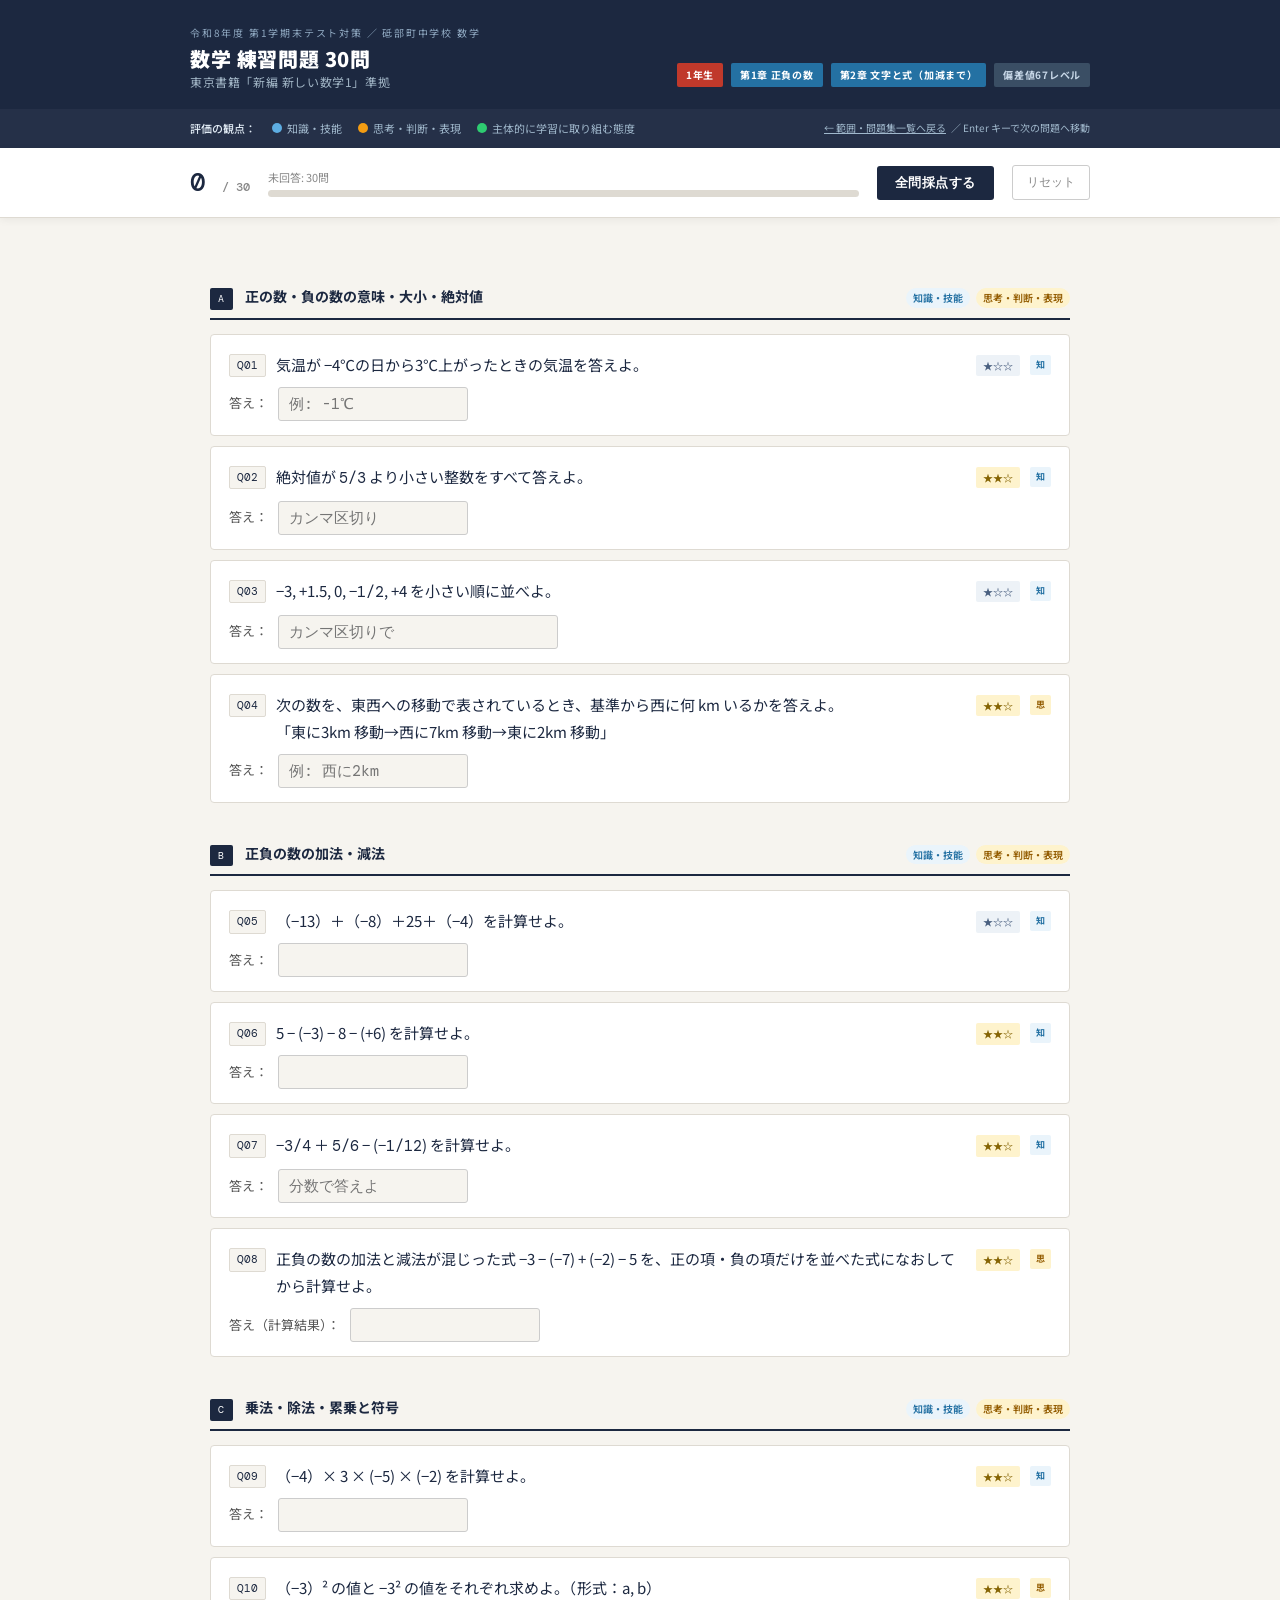
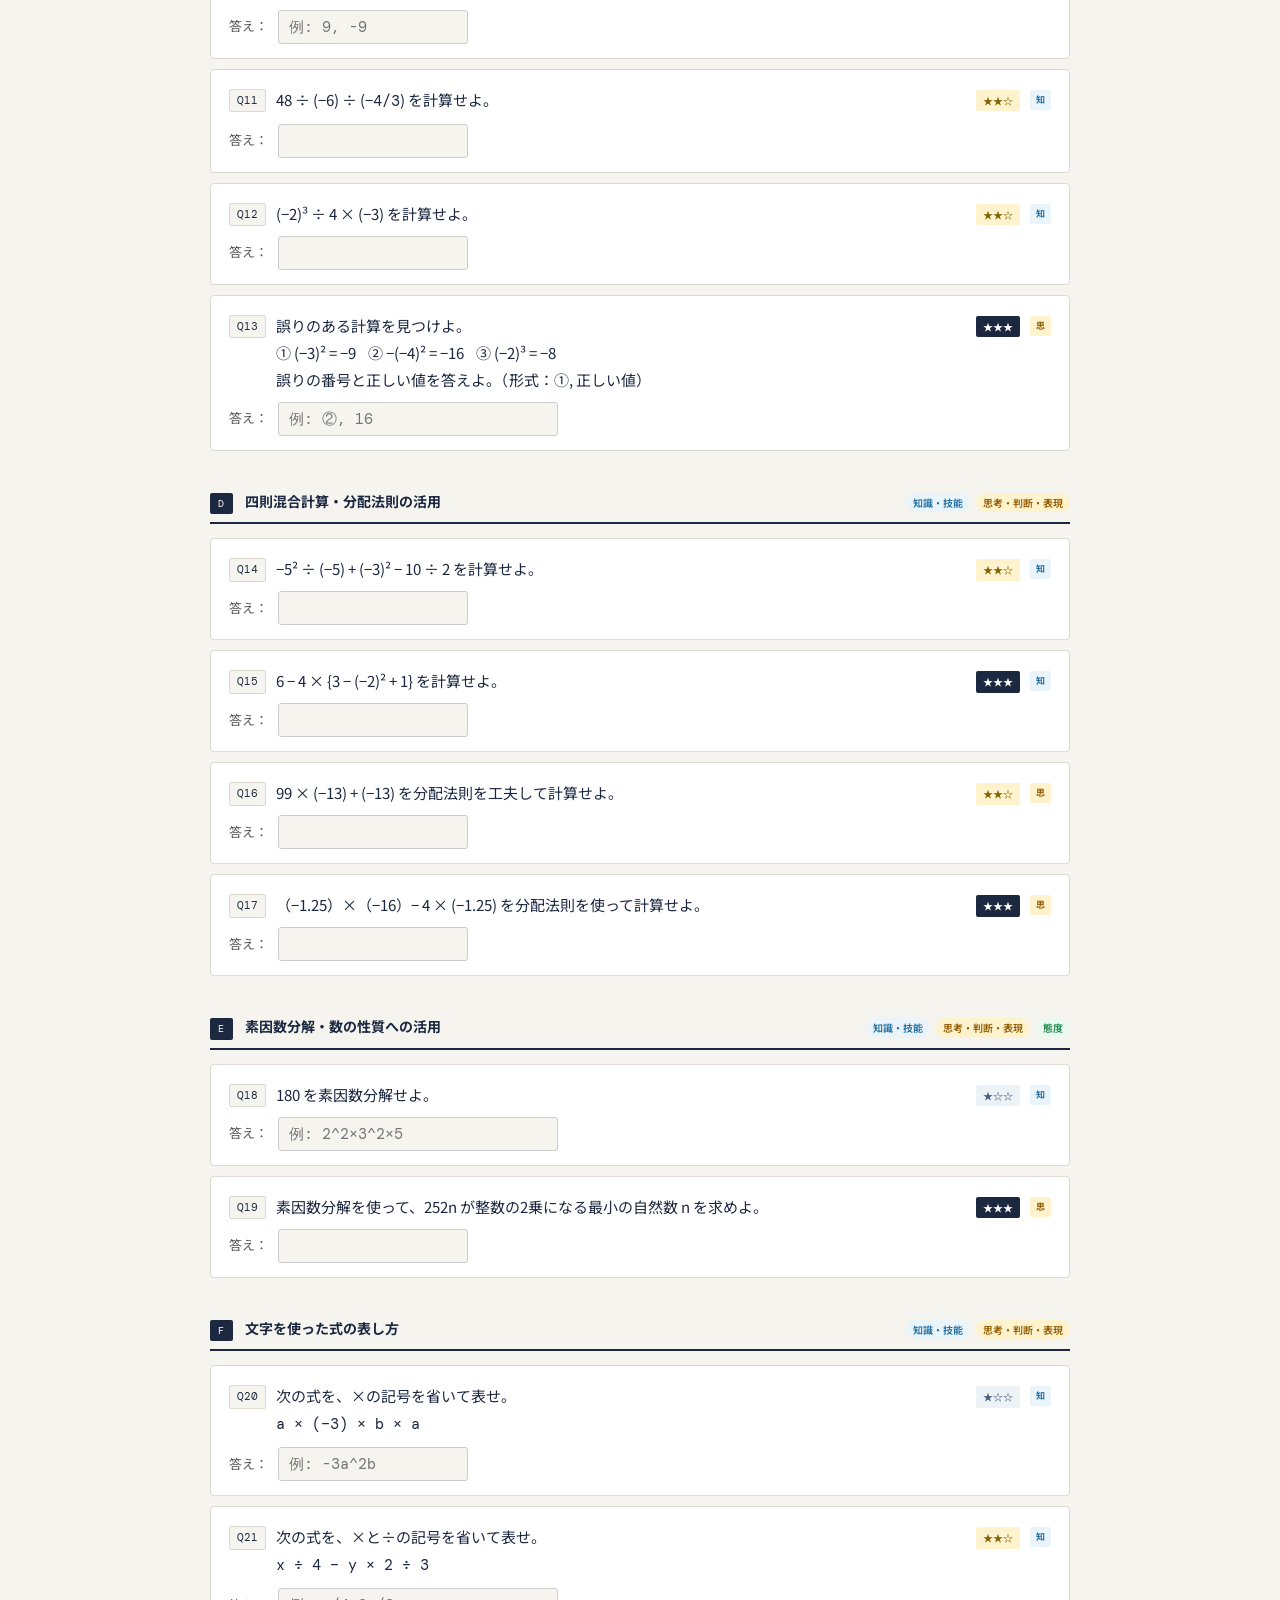
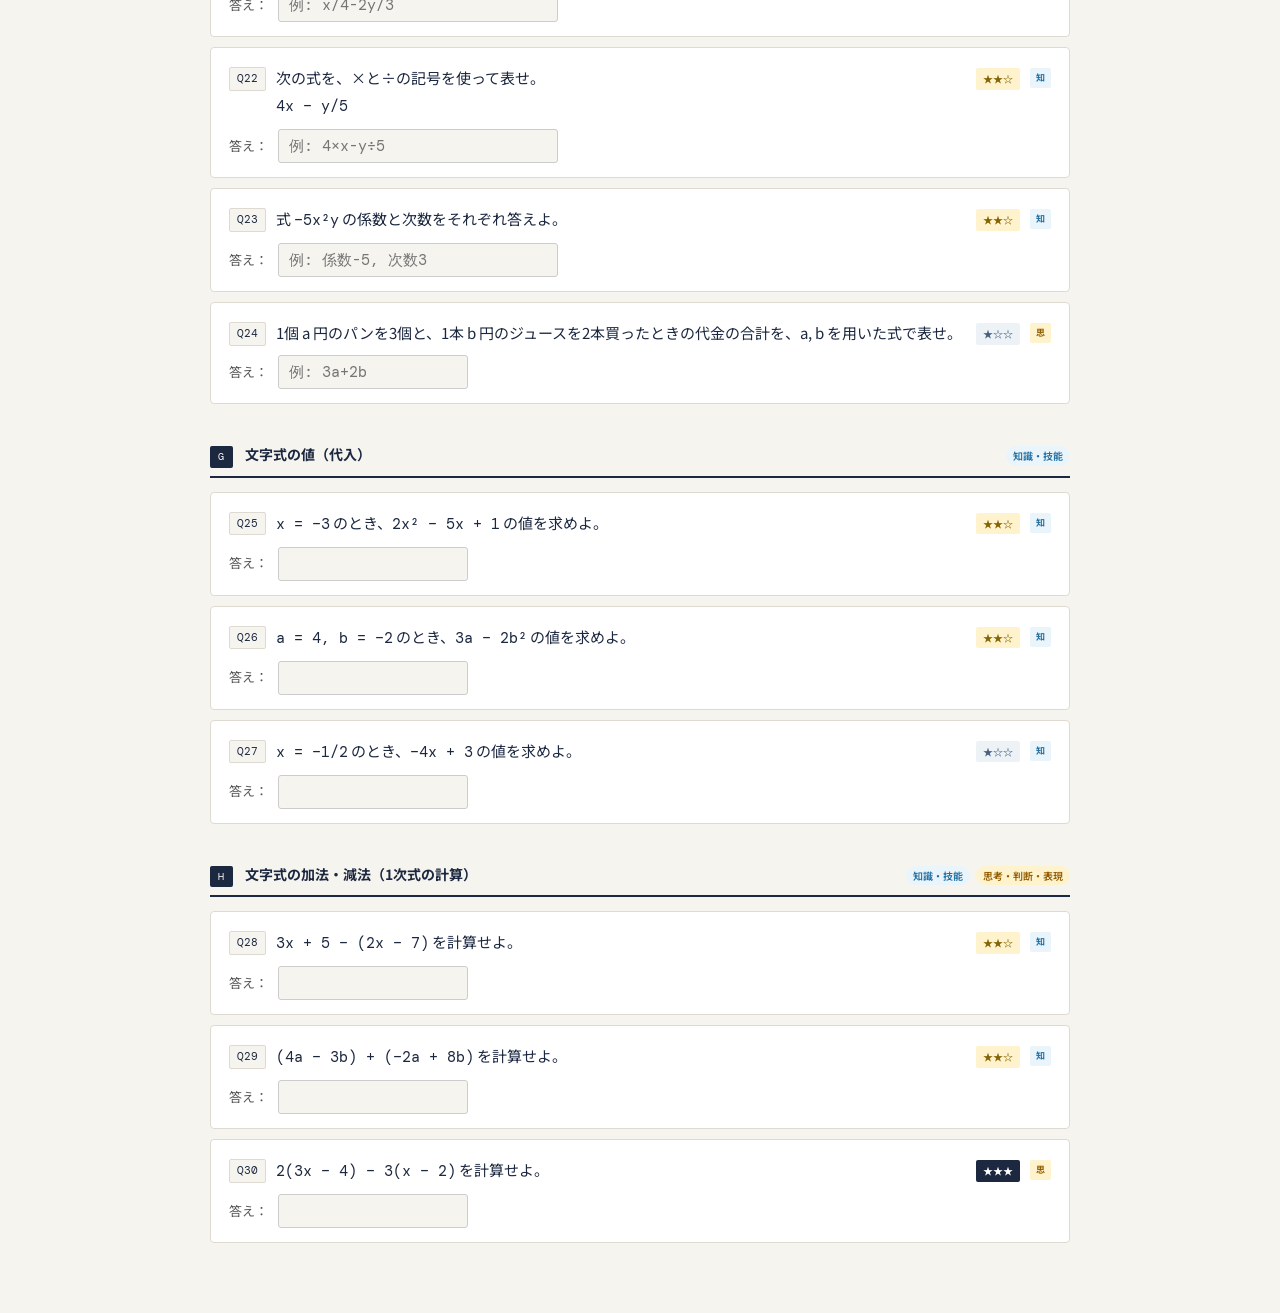
==== quizzes/g1-1st-term-math.html @ fa98c20d "範囲・問題集をリストで選ぶ形式に再構成し、中1夏休み確認問題を追加 - 既存のトップページ(index.html)は途中で切れた未完成ファイルだったため、   範囲・問題集をリストから選ぶハブページと" ====
<!DOCTYPE html>
<html lang="ja">
<head>
<meta charset="UTF-8">
<meta name="viewport" content="width=device-width, initial-scale=1.0">
<title>令和8年度 第1学期末テスト 数学練習問題</title>
<link rel="stylesheet" href="../style.css">
</head>
<body>

<header>
  <div class="header-inner">
    <div class="header-title-block">
      <div class="header-eyebrow">令和8年度 第1学期末テスト対策 ／ 砥部町中学校 数学</div>
      <h1>数学 練習問題 30問
        <small>東京書籍「新編 新しい数学1」準拠</small>
      </h1>
    </div>
    <div class="header-tags">
      <span class="tag tag-red">1年生</span>
      <span class="tag tag-blue">第1章 正負の数</span>
      <span class="tag tag-blue">第2章 文字と式（加減まで）</span>
      <span class="tag tag-gray">偏差値67レベル</span>
    </div>
  </div>
</header>

<div class="hyoka-bar">
  <div class="hyoka-bar-inner">
    <strong>評価の観点：</strong>
    <span><span class="hyoka-dot chi"></span> 知識・技能</span>
    <span><span class="hyoka-dot shi"></span> 思考・判断・表現</span>
    <span><span class="hyoka-dot tai"></span> 主体的に学習に取り組む態度</span>
    <span style="margin-left:auto;font-size:10px;"><a href="../index.html" style="color:#a0b8cc;">← 範囲・問題集一覧へ戻る</a> ／ Enter キーで次の問題へ移動</span>
  </div>
</div>

<div id="score-bar">
  <div class="score-bar-inner">
    <div class="score-num" id="score-disp">0 <small>/ 30</small></div>
    <div class="progress-wrap">
      <div class="progress-label" id="prog-label">未回答: 30問</div>
      <div class="progress-outer"><div class="progress-inner" id="prog-inner"></div></div>
    </div>
    <button class="btn-primary" onclick="checkAll()">全問採点する</button>
    <button class="btn-secondary" onclick="resetAll()">リセット</button>
  </div>
</div>

<main>

<!-- ===================== SECTION A ===================== -->
<div class="sec-head">
  <span class="sec-label">A</span>
  <span class="sec-title">正の数・負の数の意味・大小・絶対値</span>
  <span class="sec-hyoka">
    <span class="chi-tag">知識・技能</span>
    <span class="shi-tag">思考・判断・表現</span>
  </span>
</div>

<!-- Q1 -->
<div class="q-card" id="qc1">
  <div class="q-header">
    <span class="q-num">Q01</span>
    <div class="q-text">気温が −4℃の日から3℃上がったときの気温を答えよ。</div>
    <span class="diff-tag diff-B">★☆☆</span>
    <span class="q-hyoka-badge chi-tag">知</span>
  </div>
  <div class="q-input-row"><label>答え：</label><input class="ans-input" id="q1" type="text" placeholder="例: -1℃"></div>
  <div class="q-feedback" id="fb1"></div>
</div>

<!-- Q2 -->
<div class="q-card" id="qc2">
  <div class="q-header">
    <span class="q-num">Q02</span>
    <div class="q-text">絶対値が <span class="math">5/3</span> より小さい整数をすべて答えよ。</div>
    <span class="diff-tag diff-A">★★☆</span>
    <span class="q-hyoka-badge chi-tag">知</span>
  </div>
  <div class="q-input-row"><label>答え：</label><input class="ans-input" id="q2" type="text" placeholder="カンマ区切り"></div>
  <div class="q-feedback" id="fb2"></div>
</div>

<!-- Q3 -->
<div class="q-card" id="qc3">
  <div class="q-header">
    <span class="q-num">Q03</span>
    <div class="q-text">−3, +1.5, 0, −<span class="math">1/2</span>, +4 を小さい順に並べよ。</div>
    <span class="diff-tag diff-B">★☆☆</span>
    <span class="q-hyoka-badge chi-tag">知</span>
  </div>
  <div class="q-input-row"><label>答え：</label><input class="ans-input wide" id="q3" type="text" placeholder="カンマ区切りで"></div>
  <div class="q-feedback" id="fb3"></div>
</div>

<!-- Q4 -->
<div class="q-card" id="qc4">
  <div class="q-header">
    <span class="q-num">Q04</span>
    <div class="q-text">次の数を、東西への移動で表されているとき、基準から西に何 km いるかを答えよ。<br>「東に3km 移動→西に7km 移動→東に2km 移動」</div>
    <span class="diff-tag diff-A">★★☆</span>
    <span class="q-hyoka-badge shi-tag">思</span>
  </div>
  <div class="q-input-row"><label>答え：</label><input class="ans-input" id="q4" type="text" placeholder="例: 西に2km"></div>
  <div class="q-feedback" id="fb4"></div>
</div>

<!-- ===================== SECTION B ===================== -->
<div class="sec-head">
  <span class="sec-label">B</span>
  <span class="sec-title">正負の数の加法・減法</span>
  <span class="sec-hyoka">
    <span class="chi-tag">知識・技能</span>
    <span class="shi-tag">思考・判断・表現</span>
  </span>
</div>

<!-- Q5 -->
<div class="q-card" id="qc5">
  <div class="q-header">
    <span class="q-num">Q05</span>
    <div class="q-text">（−13）＋（−8）＋25＋（−4）を計算せよ。</div>
    <span class="diff-tag diff-B">★☆☆</span>
    <span class="q-hyoka-badge chi-tag">知</span>
  </div>
  <div class="q-input-row"><label>答え：</label><input class="ans-input" id="q5" type="text"></div>
  <div class="q-feedback" id="fb5"></div>
</div>

<!-- Q6 -->
<div class="q-card" id="qc6">
  <div class="q-header">
    <span class="q-num">Q06</span>
    <div class="q-text">5 − (−3) − 8 − (+6) を計算せよ。</div>
    <span class="diff-tag diff-A">★★☆</span>
    <span class="q-hyoka-badge chi-tag">知</span>
  </div>
  <div class="q-input-row"><label>答え：</label><input class="ans-input" id="q6" type="text"></div>
  <div class="q-feedback" id="fb6"></div>
</div>

<!-- Q7 -->
<div class="q-card" id="qc7">
  <div class="q-header">
    <span class="q-num">Q07</span>
    <div class="q-text">−<span class="math">3/4</span> ＋ <span class="math">5/6</span> − (−<span class="math">1/12</span>) を計算せよ。</div>
    <span class="diff-tag diff-A">★★☆</span>
    <span class="q-hyoka-badge chi-tag">知</span>
  </div>
  <div class="q-input-row"><label>答え：</label><input class="ans-input" id="q7" type="text" placeholder="分数で答えよ"></div>
  <div class="q-feedback" id="fb7"></div>
</div>

<!-- Q8 -->
<div class="q-card" id="qc8">
  <div class="q-header">
    <span class="q-num">Q08</span>
    <div class="q-text">正負の数の加法と減法が混じった式 −3 − (−7) + (−2) − 5 を、正の項・負の項だけを並べた式になおしてから計算せよ。</div>
    <span class="diff-tag diff-A">★★☆</span>
    <span class="q-hyoka-badge shi-tag">思</span>
  </div>
  <div class="q-input-row"><label>答え（計算結果）：</label><input class="ans-input" id="q8" type="text"></div>
  <div class="q-feedback" id="fb8"></div>
</div>

<!-- ===================== SECTION C ===================== -->
<div class="sec-head">
  <span class="sec-label">C</span>
  <span class="sec-title">乗法・除法・累乗と符号</span>
  <span class="sec-hyoka">
    <span class="chi-tag">知識・技能</span>
    <span class="shi-tag">思考・判断・表現</span>
  </span>
</div>

<!-- Q9 -->
<div class="q-card" id="qc9">
  <div class="q-header">
    <span class="q-num">Q09</span>
    <div class="q-text">（−4）× 3 × (−5) × (−2) を計算せよ。</div>
    <span class="diff-tag diff-A">★★☆</span>
    <span class="q-hyoka-badge chi-tag">知</span>
  </div>
  <div class="q-input-row"><label>答え：</label><input class="ans-input" id="q9" type="text"></div>
  <div class="q-feedback" id="fb9"></div>
</div>

<!-- Q10 -->
<div class="q-card" id="qc10">
  <div class="q-header">
    <span class="q-num">Q10</span>
    <div class="q-text">（−3）² の値と −3² の値をそれぞれ求めよ。（形式：a, b）</div>
    <span class="diff-tag diff-A">★★☆</span>
    <span class="q-hyoka-badge shi-tag">思</span>
  </div>
  <div class="q-input-row"><label>答え：</label><input class="ans-input" id="q10" type="text" placeholder="例: 9, -9"></div>
  <div class="q-feedback" id="fb10"></div>
</div>

<!-- Q11 -->
<div class="q-card" id="qc11">
  <div class="q-header">
    <span class="q-num">Q11</span>
    <div class="q-text">48 ÷ (−6) ÷ (−<span class="math">4/3</span>) を計算せよ。</div>
    <span class="diff-tag diff-A">★★☆</span>
    <span class="q-hyoka-badge chi-tag">知</span>
  </div>
  <div class="q-input-row"><label>答え：</label><input class="ans-input" id="q11" type="text"></div>
  <div class="q-feedback" id="fb11"></div>
</div>

<!-- Q12 -->
<div class="q-card" id="qc12">
  <div class="q-header">
    <span class="q-num">Q12</span>
    <div class="q-text">(−2)³ ÷ 4 × (−3) を計算せよ。</div>
    <span class="diff-tag diff-A">★★☆</span>
    <span class="q-hyoka-badge chi-tag">知</span>
  </div>
  <div class="q-input-row"><label>答え：</label><input class="ans-input" id="q12" type="text"></div>
  <div class="q-feedback" id="fb12"></div>
</div>

<!-- Q13 -->
<div class="q-card" id="qc13">
  <div class="q-header">
    <span class="q-num">Q13</span>
    <div class="q-text">誤りのある計算を見つけよ。<br>
    ① (−3)² = −9 &nbsp;&nbsp; ② −(−4)² = −16 &nbsp;&nbsp; ③ (−2)³ = −8<br>
    誤りの番号と正しい値を答えよ。（形式：①, 正しい値）</div>
    <span class="diff-tag diff-S">★★★</span>
    <span class="q-hyoka-badge shi-tag">思</span>
  </div>
  <div class="q-input-row"><label>答え：</label><input class="ans-input wide" id="q13" type="text" placeholder="例: ②, 16"></div>
  <div class="q-feedback" id="fb13"></div>
</div>

<!-- ===================== SECTION D ===================== -->
<div class="sec-head">
  <span class="sec-label">D</span>
  <span class="sec-title">四則混合計算・分配法則の活用</span>
  <span class="sec-hyoka">
    <span class="chi-tag">知識・技能</span>
    <span class="shi-tag">思考・判断・表現</span>
  </span>
</div>

<!-- Q14 -->
<div class="q-card" id="qc14">
  <div class="q-header">
    <span class="q-num">Q14</span>
    <div class="q-text">−5² ÷ (−5) + (−3)² − 10 ÷ 2 を計算せよ。</div>
    <span class="diff-tag diff-A">★★☆</span>
    <span class="q-hyoka-badge chi-tag">知</span>
  </div>
  <div class="q-input-row"><label>答え：</label><input class="ans-input" id="q14" type="text"></div>
  <div class="q-feedback" id="fb14"></div>
</div>

<!-- Q15 -->
<div class="q-card" id="qc15">
  <div class="q-header">
    <span class="q-num">Q15</span>
    <div class="q-text">6 − 4 × {3 − (−2)² + 1} を計算せよ。</div>
    <span class="diff-tag diff-S">★★★</span>
    <span class="q-hyoka-badge chi-tag">知</span>
  </div>
  <div class="q-input-row"><label>答え：</label><input class="ans-input" id="q15" type="text"></div>
  <div class="q-feedback" id="fb15"></div>
</div>

<!-- Q16 -->
<div class="q-card" id="qc16">
  <div class="q-header">
    <span class="q-num">Q16</span>
    <div class="q-text">99 × (−13) + (−13) を分配法則を工夫して計算せよ。</div>
    <span class="diff-tag diff-A">★★☆</span>
    <span class="q-hyoka-badge shi-tag">思</span>
  </div>
  <div class="q-input-row"><label>答え：</label><input class="ans-input" id="q16" type="text"></div>
  <div class="q-feedback" id="fb16"></div>
</div>

<!-- Q17 -->
<div class="q-card" id="qc17">
  <div class="q-header">
    <span class="q-num">Q17</span>
    <div class="q-text">（−1.25）×（−16）− 4 × (−1.25) を分配法則を使って計算せよ。</div>
    <span class="diff-tag diff-S">★★★</span>
    <span class="q-hyoka-badge shi-tag">思</span>
  </div>
  <div class="q-input-row"><label>答え：</label><input class="ans-input" id="q17" type="text"></div>
  <div class="q-feedback" id="fb17"></div>
</div>

<!-- ===================== SECTION E ===================== -->
<div class="sec-head">
  <span class="sec-label">E</span>
  <span class="sec-title">素因数分解・数の性質への活用</span>
  <span class="sec-hyoka">
    <span class="chi-tag">知識・技能</span>
    <span class="shi-tag">思考・判断・表現</span>
    <span class="tai-tag">態度</span>
  </span>
</div>

<!-- Q18 -->
<div class="q-card" id="qc18">
  <div class="q-header">
    <span class="q-num">Q18</span>
    <div class="q-text">180 を素因数分解せよ。</div>
    <span class="diff-tag diff-B">★☆☆</span>
    <span class="q-hyoka-badge chi-tag">知</span>
  </div>
  <div class="q-input-row"><label>答え：</label><input class="ans-input wide" id="q18" type="text" placeholder="例: 2^2×3^2×5"></div>
  <div class="q-feedback" id="fb18"></div>
</div>

<!-- Q19 -->
<div class="q-card" id="qc19">
  <div class="q-header">
    <span class="q-num">Q19</span>
    <div class="q-text">素因数分解を使って、252n が整数の2乗になる最小の自然数 n を求めよ。</div>
    <span class="diff-tag diff-S">★★★</span>
    <span class="q-hyoka-badge shi-tag">思</span>
  </div>
  <div class="q-input-row"><label>答え：</label><input class="ans-input" id="q19" type="text"></div>
  <div class="q-feedback" id="fb19"></div>
</div>

<!-- ===================== SECTION F ===================== -->
<div class="sec-head">
  <span class="sec-label">F</span>
  <span class="sec-title">文字を使った式の表し方</span>
  <span class="sec-hyoka">
    <span class="chi-tag">知識・技能</span>
    <span class="shi-tag">思考・判断・表現</span>
  </span>
</div>

<!-- Q20 -->
<div class="q-card" id="qc20">
  <div class="q-header">
    <span class="q-num">Q20</span>
    <div class="q-text">次の式を、×の記号を省いて表せ。<br><span class="math">a × (−3) × b × a</span></div>
    <span class="diff-tag diff-B">★☆☆</span>
    <span class="q-hyoka-badge chi-tag">知</span>
  </div>
  <div class="q-input-row"><label>答え：</label><input class="ans-input" id="q20" type="text" placeholder="例: -3a^2b"></div>
  <div class="q-feedback" id="fb20"></div>
</div>

<!-- Q21 -->
<div class="q-card" id="qc21">
  <div class="q-header">
    <span class="q-num">Q21</span>
    <div class="q-text">次の式を、×と÷の記号を省いて表せ。<br><span class="math">x ÷ 4 − y × 2 ÷ 3</span></div>
    <span class="diff-tag diff-A">★★☆</span>
    <span class="q-hyoka-badge chi-tag">知</span>
  </div>
  <div class="q-input-row"><label>答え：</label><input class="ans-input wide" id="q21" type="text" placeholder="例: x/4-2y/3"></div>
  <div class="q-feedback" id="fb21"></div>
</div>

<!-- Q22 -->
<div class="q-card" id="qc22">
  <div class="q-header">
    <span class="q-num">Q22</span>
    <div class="q-text">次の式を、×と÷の記号を使って表せ。<br><span class="math">4x − y/5</span></div>
    <span class="diff-tag diff-A">★★☆</span>
    <span class="q-hyoka-badge chi-tag">知</span>
  </div>
  <div class="q-input-row"><label>答え：</label><input class="ans-input wide" id="q22" type="text" placeholder="例: 4×x-y÷5"></div>
  <div class="q-feedback" id="fb22"></div>
</div>

<!-- Q23 -->
<div class="q-card" id="qc23">
  <div class="q-header">
    <span class="q-num">Q23</span>
    <div class="q-text">式 <span class="math">−5x²y</span> の係数と次数をそれぞれ答えよ。</div>
    <span class="diff-tag diff-A">★★☆</span>
    <span class="q-hyoka-badge chi-tag">知</span>
  </div>
  <div class="q-input-row"><label>答え：</label><input class="ans-input wide" id="q23" type="text" placeholder="例: 係数-5, 次数3"></div>
  <div class="q-feedback" id="fb23"></div>
</div>

<!-- Q24 -->
<div class="q-card" id="qc24">
  <div class="q-header">
    <span class="q-num">Q24</span>
    <div class="q-text">1個 a 円のパンを3個と、1本 b 円のジュースを2本買ったときの代金の合計を、a, b を用いた式で表せ。</div>
    <span class="diff-tag diff-B">★☆☆</span>
    <span class="q-hyoka-badge shi-tag">思</span>
  </div>
  <div class="q-input-row"><label>答え：</label><input class="ans-input" id="q24" type="text" placeholder="例: 3a+2b"></div>
  <div class="q-feedback" id="fb24"></div>
</div>

<!-- ===================== SECTION G ===================== -->
<div class="sec-head">
  <span class="sec-label">G</span>
  <span class="sec-title">文字式の値（代入）</span>
  <span class="sec-hyoka">
    <span class="chi-tag">知識・技能</span>
  </span>
</div>

<!-- Q25 -->
<div class="q-card" id="qc25">
  <div class="q-header">
    <span class="q-num">Q25</span>
    <div class="q-text"><span class="math">x = −3</span> のとき、<span class="math">2x² − 5x + 1</span> の値を求めよ。</div>
    <span class="diff-tag diff-A">★★☆</span>
    <span class="q-hyoka-badge chi-tag">知</span>
  </div>
  <div class="q-input-row"><label>答え：</label><input class="ans-input" id="q25" type="text"></div>
  <div class="q-feedback" id="fb25"></div>
</div>

<!-- Q26 -->
<div class="q-card" id="qc26">
  <div class="q-header">
    <span class="q-num">Q26</span>
    <div class="q-text"><span class="math">a = 4, b = −2</span> のとき、<span class="math">3a − 2b²</span> の値を求めよ。</div>
    <span class="diff-tag diff-A">★★☆</span>
    <span class="q-hyoka-badge chi-tag">知</span>
  </div>
  <div class="q-input-row"><label>答え：</label><input class="ans-input" id="q26" type="text"></div>
  <div class="q-feedback" id="fb26"></div>
</div>

<!-- Q27 -->
<div class="q-card" id="qc27">
  <div class="q-header">
    <span class="q-num">Q27</span>
    <div class="q-text"><span class="math">x = −1/2</span> のとき、<span class="math">−4x + 3</span> の値を求めよ。</div>
    <span class="diff-tag diff-B">★☆☆</span>
    <span class="q-hyoka-badge chi-tag">知</span>
  </div>
  <div class="q-input-row"><label>答え：</label><input class="ans-input" id="q27" type="text"></div>
  <div class="q-feedback" id="fb27"></div>
</div>

<!-- ===================== SECTION H ===================== -->
<div class="sec-head">
  <span class="sec-label">H</span>
  <span class="sec-title">文字式の加法・減法（1次式の計算）</span>
  <span class="sec-hyoka">
    <span class="chi-tag">知識・技能</span>
    <span class="shi-tag">思考・判断・表現</span>
  </span>
</div>

<!-- Q28 -->
<div class="q-card" id="qc28">
  <div class="q-header">
    <span class="q-num">Q28</span>
    <div class="q-text"><span class="math">3x + 5 − (2x − 7)</span> を計算せよ。</div>
    <span class="diff-tag diff-A">★★☆</span>
    <span class="q-hyoka-badge chi-tag">知</span>
  </div>
  <div class="q-input-row"><label>答え：</label><input class="ans-input" id="q28" type="text"></div>
  <div class="q-feedback" id="fb28"></div>
</div>

<!-- Q29 -->
<div class="q-card" id="qc29">
  <div class="q-header">
    <span class="q-num">Q29</span>
    <div class="q-text"><span class="math">(4a − 3b) + (−2a + 8b)</span> を計算せよ。</div>
    <span class="diff-tag diff-A">★★☆</span>
    <span class="q-hyoka-badge chi-tag">知</span>
  </div>
  <div class="q-input-row"><label>答え：</label><input class="ans-input" id="q29" type="text"></div>
  <div class="q-feedback" id="fb29"></div>
</div>

<!-- Q30 -->
<div class="q-card" id="qc30">
  <div class="q-header">
    <span class="q-num">Q30</span>
    <div class="q-text"><span class="math">2(3x − 4) − 3(x − 2)</span> を計算せよ。</div>
    <span class="diff-tag diff-S">★★★</span>
    <span class="q-hyoka-badge shi-tag">思</span>
  </div>
  <div class="q-input-row"><label>答え：</label><input class="ans-input" id="q30" type="text"></div>
  <div class="q-feedback" id="fb30"></div>
</div>

<div id="result-panel">
  <h2>採点結果</h2>
  <div class="big-score" id="result-score">0<em> / 30</em></div>
  <div class="result-comment" id="result-comment"></div>
  <div class="result-breakdown" id="result-breakdown"></div>
</div>

</main>

<script src="../quiz-engine.js"></script>
<script>
const questions = [
  { num: 1,  hyoka: 'chi', answer: '-1℃',        hint: '基準の温度に変化量を加える：−4＋3',
    check: v => qAccept(v, ['-1℃','-1度','-1']) },
  { num: 2,  hyoka: 'chi', answer: '-1, 0, 1',    hint: '5/3 ≒1.67 なので、絶対値が1.67より小さい整数を探す。',
    check: v => qAcceptSet(v, [['-1','0','1']]) },
  { num: 3,  hyoka: 'chi', answer: '-3, -1/2, 0, 1.5, 4', hint: '数直線をイメージして左から右へ並べる。',
    check: v => qAcceptOrdered(v, [
      ['-3','-1/2','0','1.5','4'], ['-3','-0.5','0','1.5','4'],
      ['-3','-1/2','0','+1.5','+4'], ['-3','-0.5','0','+1.5','+4']
    ]) },
  { num: 4,  hyoka: 'shi', answer: '西に2km',     hint: '東を＋として、+3−7+2 を計算する。',
    check: v => qAccept(v, ['西に2km','西2km','2km西','-2km']) },
  { num: 5,  hyoka: 'chi', answer: '0',           hint: '−13−8+25−4 の順に計算する。',
    check: v => qAccept(v, ['0']) },
  { num: 6,  hyoka: 'chi', answer: '-6',          hint: '減法は符号を変えて加法に直す：5+3−8−6',
    check: v => qAccept(v, ['-6']) },
  { num: 7,  hyoka: 'chi', answer: '1/6',         hint: '分母を12にそろえて通分する。',
    check: v => qAccept(v, ['1/6']) },
  { num: 8,  hyoka: 'shi', answer: '-3',          hint: '正の項 7 と負の項 3,2,5 に整理してから計算する。',
    check: v => qAccept(v, ['-3']) },
  { num: 9,  hyoka: 'chi', answer: '-120',        hint: '負の数が奇数個（3個）あるので積は負になる。',
    check: v => qAccept(v, ['-120']) },
  { num: 10, hyoka: 'shi', answer: '9, -9',       hint: '(−3)² はかっこごと2乗、−3² は3²にマイナスをつける。',
    check: v => qAccept(v, ['9, -9','9,-9']) },
  { num: 11, hyoka: 'chi', answer: '6',           hint: '48÷(−6)＝−8、−8÷(−4/3)＝−8×(−3/4)',
    check: v => qAccept(v, ['6']) },
  { num: 12, hyoka: 'chi', answer: '6',           hint: '(−2)³＝−8。−8÷4＝−2、−2×(−3)＝6',
    check: v => qAccept(v, ['6']) },
  { num: 13, hyoka: 'shi', answer: '①, 9',        hint: '(−3)² はかっこごと2乗するので必ず正の数になる。',
    check: v => qAccept(v, ['①, 9','①,9','1, 9','1,9']) },
  { num: 14, hyoka: 'chi', answer: '9',           hint: '−5²＝−25。−25÷(−5)＝5、(−3)²＝9、10÷2＝5',
    check: v => qAccept(v, ['9']) },
  { num: 15, hyoka: 'chi', answer: '6',           hint: '{ }の中を先に計算：3−4+1＝0',
    check: v => qAccept(v, ['6']) },
  { num: 16, hyoka: 'shi', answer: '-1300',       hint: '−13を共通因数として (99+1) をくくり出す。',
    check: v => qAccept(v, ['-1300']) },
  { num: 17, hyoka: 'shi', answer: '25',          hint: '−1.25を共通因数としてくくり出すと (−1.25)×(−20)になる。',
    check: v => qAccept(v, ['25']) },
  { num: 18, hyoka: 'chi', answer: '2^2×3^2×5',   hint: '180を小さい素数から順に割っていく。',
    check: v => qAccept(v, ['2^2×3^2×5','2^2*3^2*5','2²×3²×5']) },
  { num: 19, hyoka: 'shi', answer: '7',           hint: '252＝2²×3²×7。指数が奇数の素因数（7）を1個かければ2乗になる。',
    check: v => qAccept(v, ['7']) },
  { num: 20, hyoka: 'chi', answer: '-3a²b',       hint: '数は文字の前、同じ文字の積は累乗で表す。',
    check: v => qAccept(v, ['-3a^2b','-3a²b']) },
  { num: 21, hyoka: 'chi', answer: 'x/4-2y/3',    hint: '÷の記号は分数の形で表す。',
    check: v => qAccept(v, ['x/4-2y/3']) },
  { num: 22, hyoka: 'chi', answer: '4×x-y÷5',     hint: '文字式の逆で、省略された×÷を書き戻す。',
    check: v => qAccept(v, ['4×x-y÷5','4*x-y/5']) },
  { num: 23, hyoka: 'chi', answer: '係数：-5、次数：3', hint: '次数は文字の個数の合計（x²は2個、yは1個で合計3）。',
    check: v => qAccept(v, ['係数-5,次数3','係数:-5,次数:3','係数：-5、次数：3','-5,3']) },
  { num: 24, hyoka: 'shi', answer: '3a+2b（円）', hint: 'パン3個分の代金＋ジュース2本分の代金。',
    check: v => qAccept(v, ['3a+2b','3a+2b円','3a+2b(円)']) },
  { num: 25, hyoka: 'chi', answer: '34',          hint: 'x=−3を代入：2×9−5×(−3)+1',
    check: v => qAccept(v, ['34']) },
  { num: 26, hyoka: 'chi', answer: '4',           hint: 'b²は先に2乗してから2倍する：3×4−2×4',
    check: v => qAccept(v, ['4']) },
  { num: 27, hyoka: 'chi', answer: '5',           hint: '−4×(−1/2)＝2、2+3＝5',
    check: v => qAccept(v, ['5']) },
  { num: 28, hyoka: 'chi', answer: 'x+12',        hint: 'かっこを外すとき、符号がすべて変わることに注意。',
    check: v => qAccept(v, ['x+12']) },
  { num: 29, hyoka: 'chi', answer: '2a+5b',       hint: '同類項（aの項どうし、bの項どうし）をまとめる。',
    check: v => qAccept(v, ['2a+5b']) },
  { num: 30, hyoka: 'shi', answer: '3x-2',        hint: '分配法則でかっこを外してから同類項をまとめる。',
    check: v => qAccept(v, ['3x-2']) },
];
initQuiz(questions);
</script>

</body>
</html>
---- style.css ----
@import url('https://fonts.googleapis.com/css2?family=Noto+Sans+JP:wght@400;500;700;900&family=DM+Mono:wght@400;500&display=swap');

:root {
  --ink: #1c2840;
  --paper: #f6f4ef;
  --accent: #c0392b;
  --blue: #2471a3;
  --grid: #dedad2;
  --correct: #1e8449;
  --wrong: #c0392b;
  --white: #ffffff;
}

* { box-sizing: border-box; margin: 0; padding: 0; }

body {
  background: var(--paper);
  color: var(--ink);
  font-family: 'Noto Sans JP', sans-serif;
  font-size: 15px;
  line-height: 1.75;
}

a { color: inherit; }

/* ヘッダー */
header {
  background: var(--ink);
  color: #fff;
  padding: 24px 28px 20px;
}
.header-inner { max-width: 900px; margin: 0 auto; display: flex; align-items: flex-end; gap: 18px; flex-wrap: wrap; }
.header-title-block { flex: 1 1 260px; }
.header-eyebrow {
  font-size: 10px;
  letter-spacing: .18em;
  color: #8fa8c0;
  text-transform: uppercase;
  margin-bottom: 4px;
}
header h1 {
  font-size: 20px;
  font-weight: 900;
  letter-spacing: .03em;
  line-height: 1.25;
}
header h1 small {
  display: block;
  font-size: 12px;
  font-weight: 400;
  color: #a0b4c4;
  margin-top: 3px;
}
.header-tags { display: flex; gap: 8px; flex-wrap: wrap; align-items: center; padding-bottom: 2px; }
.tag {
  font-size: 10px;
  font-weight: 700;
  letter-spacing: .07em;
  padding: 3px 9px;
  border-radius: 2px;
}
.tag-red   { background: var(--accent); color: #fff; }
.tag-blue  { background: var(--blue);   color: #fff; }
.tag-gray  { background: #3a4e64;       color: #c8d8e8; }

/* 評価観点バナー */
.hyoka-bar {
  background: #253048;
  padding: 10px 28px;
  font-size: 11px;
  color: #a0b8cc;
}
.hyoka-bar-inner { max-width: 900px; margin: 0 auto; display: flex; gap: 16px; flex-wrap: wrap; align-items: center; }
.hyoka-bar span { display: inline-flex; align-items: center; gap: 5px; }
.hyoka-dot { width: 10px; height: 10px; border-radius: 50%; display: inline-block; }
.hyoka-dot.chi { background: #5dade2; }
.hyoka-dot.shi { background: #f39c12; }
.hyoka-dot.tai { background: #2ecc71; }
.hyoka-bar strong { color: #e0eaf4; font-weight: 500; }

/* スコアバー */
#score-bar {
  background: var(--white);
  border-bottom: 1px solid var(--grid);
  padding: 12px 28px;
  position: sticky;
  top: 0;
  z-index: 100;
  box-shadow: 0 2px 8px rgba(0,0,0,.06);
}
.score-bar-inner { max-width: 900px; margin: 0 auto; display: flex; align-items: center; gap: 18px; flex-wrap: wrap; }
.score-num { font-family: 'DM Mono', monospace; font-size: 26px; font-weight: 500; white-space: nowrap; }
.score-num small { font-size: 12px; color: #888; }
.progress-wrap { flex: 1 1 160px; }
.progress-label { font-size: 11px; color: #888; margin-bottom: 3px; }
.progress-outer { height: 7px; background: var(--grid); border-radius: 4px; overflow: hidden; }
.progress-inner { height: 100%; background: var(--blue); border-radius: 4px; transition: width .4s; width: 0%; }
.btn-primary {
  padding: 8px 18px;
  background: var(--ink);
  color: #fff;
  border: none;
  border-radius: 3px;
  font-size: 13px;
  font-weight: 700;
  cursor: pointer;
  letter-spacing: .04em;
  white-space: nowrap;
  transition: background .2s;
}
.btn-primary:hover { background: #2c3e55; }
.btn-secondary {
  padding: 8px 14px;
  background: transparent;
  color: #888;
  border: 1px solid #ccc;
  border-radius: 3px;
  font-size: 12px;
  cursor: pointer;
  transition: all .2s;
  white-space: nowrap;
}
.btn-secondary:hover { border-color: #888; color: #444; }

/* メインコンテンツ */
main { max-width: 900px; margin: 0 auto; padding: 28px 20px 60px; }

/* セクションヘッダー */
.sec-head {
  margin: 38px 0 14px;
  padding-bottom: 8px;
  border-bottom: 2.5px solid var(--ink);
  display: flex;
  align-items: baseline;
  gap: 12px;
  flex-wrap: wrap;
}
.sec-label {
  font-family: 'DM Mono', monospace;
  font-size: 10px;
  background: var(--ink);
  color: #fff;
  padding: 2px 8px;
  border-radius: 2px;
  letter-spacing: .12em;
}
.sec-title { font-size: 14px; font-weight: 700; }
.sec-hyoka {
  font-size: 10px;
  color: #666;
  margin-left: auto;
}
.sec-hyoka span {
  display: inline-block;
  padding: 1px 7px;
  border-radius: 10px;
  margin-left: 4px;
  font-weight: 600;
}
.chi-tag { background: #eaf4fb; color: #2471a3; }
.shi-tag { background: #fef3cd; color: #935c00; }
.tai-tag { background: #eafaf1; color: #1e8449; }

/* 問題カード */
.q-card {
  background: var(--white);
  border: 1px solid var(--grid);
  border-radius: 4px;
  padding: 16px 18px 14px;
  margin-bottom: 10px;
  transition: box-shadow .2s, border-left .1s;
}
.q-card:hover { box-shadow: 0 2px 10px rgba(0,0,0,.06); }
.q-card.correct { border-left: 4px solid var(--correct); }
.q-card.wrong   { border-left: 4px solid var(--wrong); }

.q-header { display: flex; align-items: flex-start; gap: 10px; margin-bottom: 9px; }
.q-num {
  font-family: 'DM Mono', monospace;
  font-size: 11px;
  background: var(--paper);
  border: 1px solid var(--grid);
  padding: 1px 7px;
  border-radius: 2px;
  white-space: nowrap;
  margin-top: 3px;
  flex-shrink: 0;
}
.q-text { font-size: 15px; line-height: 1.8; flex: 1; }
.math { font-family: 'DM Mono', monospace; }

/* 評価観点バッジ */
.q-hyoka-badge {
  font-size: 9px;
  font-weight: 700;
  padding: 2px 6px;
  border-radius: 2px;
  white-space: nowrap;
  margin-top: 4px;
  flex-shrink: 0;
}

/* 難易度星 */
.diff-tag {
  font-size: 10px;
  font-weight: 700;
  padding: 2px 7px;
  border-radius: 2px;
  white-space: nowrap;
  margin-top: 4px;
  flex-shrink: 0;
}
.diff-B { background: #edf2f7; color: #4a6080; }
.diff-A { background: #fef3cd; color: #856404; }
.diff-S { background: #1c2840; color: #fff; }

/* 入力 */
.q-input-row { display: flex; align-items: center; gap: 10px; flex-wrap: wrap; }
.q-input-row label { font-size: 13px; color: #555; white-space: nowrap; }
.ans-input {
  width: 190px;
  padding: 6px 10px;
  border: 1.5px solid #ccc;
  border-radius: 3px;
  font-family: 'DM Mono', monospace;
  font-size: 15px;
  background: var(--paper);
  color: var(--ink);
  transition: border-color .2s, background .2s;
}
.ans-input.wide { width: 280px; }
.ans-input:focus { outline: none; border-color: var(--blue); background: #fff; }
.ans-input.ok { border-color: var(--correct); background: #f0fbf4; }
.ans-input.ng { border-color: var(--wrong);   background: #fff5f5; }

/* フィードバック */
.q-feedback {
  margin-top: 10px;
  padding: 10px 14px;
  border-radius: 3px;
  font-size: 12.5px;
  display: none;
  line-height: 1.75;
}
.q-feedback.show { display: block; }
.q-feedback.ok-fb { background: #eafaf1; border-left: 3px solid var(--correct); }
.q-feedback.ng-fb { background: #fdf2f2; border-left: 3px solid var(--wrong); }
.fb-label { font-weight: 700; font-size: 13px; margin-bottom: 3px; }
.fb-ans { font-family: 'DM Mono', monospace; font-size: 14px; color: var(--accent); font-weight: 700; }
.fb-eval { font-size: 11px; margin-top: 4px; }
.fb-eval b {
  display: inline-block;
  padding: 0px 5px;
  border-radius: 2px;
  margin-right: 4px;
}
.fb-eval b.chi-b { background: #eaf4fb; color: #2471a3; }
.fb-eval b.shi-b { background: #fef3cd; color: #935c00; }
.fb-eval b.tai-b { background: #eafaf1; color: #1e8449; }
.fb-hint { margin-top: 5px; color: #3a4a58; }

/* 結果パネル */
#result-panel {
  display: none;
  background: var(--ink);
  color: #fff;
  border-radius: 5px;
  padding: 32px 28px;
  margin-top: 44px;
  text-align: center;
}
#result-panel.show { display: block; }
#result-panel h2 { font-size: 17px; color: #a0b4c4; margin-bottom: 8px; }
.big-score {
  font-family: 'DM Mono', monospace;
  font-size: 58px;
  font-weight: 500;
  line-height: 1;
  margin: 10px 0 6px;
}
.big-score em { font-size: 20px; font-style: normal; color: #6a8099; }
.result-comment { color: #c0d4e4; font-size: 14px; margin-top: 8px; }
.result-breakdown {
  margin-top: 20px;
  display: flex;
  justify-content: center;
  gap: 24px;
  flex-wrap: wrap;
  font-size: 12px;
  color: #8fa8c0;
}
.result-breakdown span b {
  display: block;
  font-family: 'DM Mono', monospace;
  font-size: 22px;
  font-weight: 500;
  color: #fff;
  line-height: 1.2;
}

/* ===== ハブページ（範囲・問題集リスト） ===== */
.hub-intro {
  font-size: 13.5px;
  color: #445;
  margin-bottom: 26px;
  max-width: 640px;
}
.range-group-title {
  margin: 34px 0 12px;
  font-size: 13px;
  font-weight: 700;
  color: #556;
  letter-spacing: .05em;
  border-left: 4px solid var(--ink);
  padding-left: 10px;
}
.range-group-title:first-of-type { margin-top: 6px; }
.set-list { display: flex; flex-direction: column; gap: 14px; }
.set-card {
  display: flex;
  flex-direction: column;
  gap: 10px;
  background: var(--white);
  border: 1px solid var(--grid);
  border-radius: 6px;
  padding: 20px 22px;
  text-decoration: none;
  color: inherit;
  transition: box-shadow .2s, transform .15s, border-color .2s;
}
.set-card:hover {
  box-shadow: 0 4px 16px rgba(0,0,0,.08);
  transform: translateY(-2px);
  border-color: var(--blue);
}
.set-card-head { display: flex; align-items: center; gap: 10px; flex-wrap: wrap; }
.set-title { font-size: 16px; font-weight: 900; }
.set-tags { display: flex; gap: 6px; flex-wrap: wrap; }
.set-desc { font-size: 13px; color: #445; line-height: 1.75; }
.set-meta {
  font-size: 11.5px;
  color: #778;
  display: flex;
  gap: 16px;
  flex-wrap: wrap;
  font-family: 'DM Mono', monospace;
}
.set-cta {
  align-self: flex-start;
  margin-top: 2px;
  font-size: 12.5px;
  font-weight: 700;
  color: var(--blue);
}
.set-cta::after { content: ' →'; }

@media (max-width: 600px) {
  header { padding: 18px 14px 14px; }
  #score-bar { padding: 10px 14px; }
  main { padding: 18px 10px 50px; }
  .ans-input { width: 150px; }
  .ans-input.wide { width: 220px; }
  .set-card { padding: 16px 16px; }
}
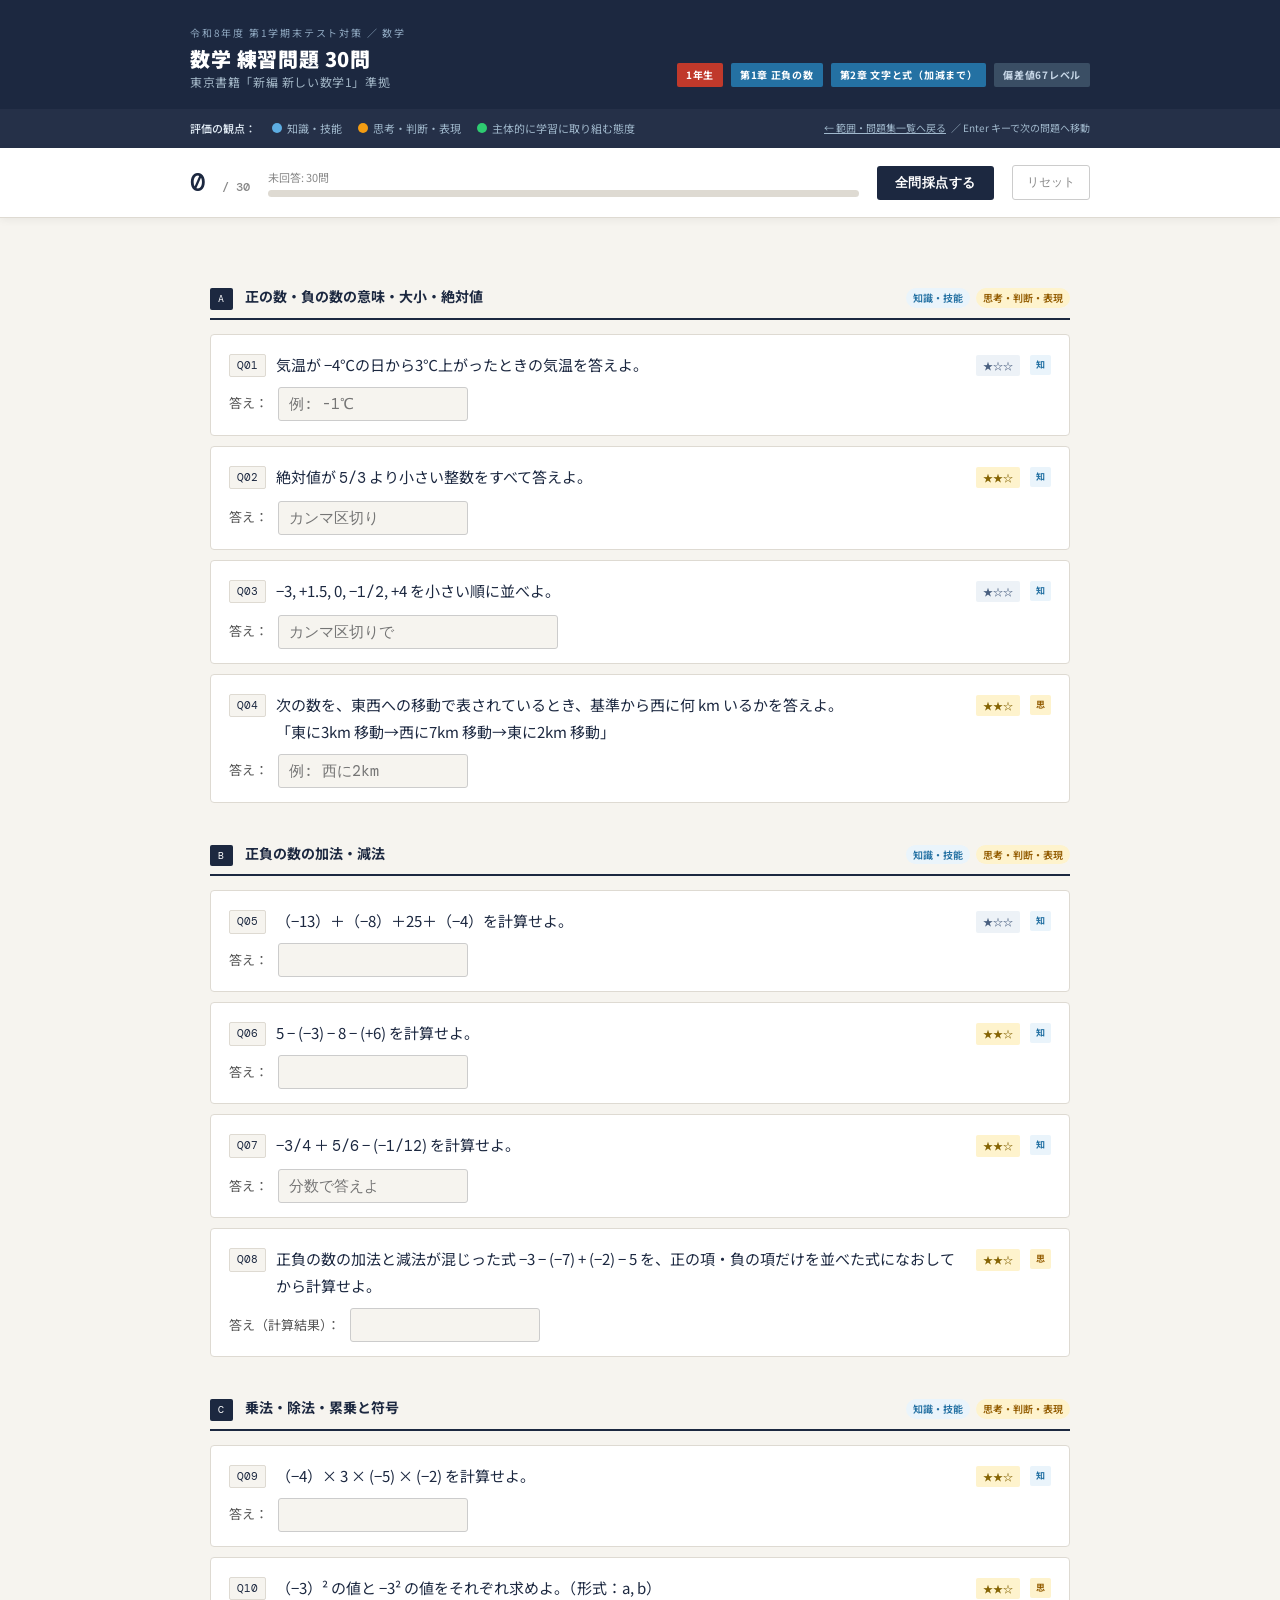
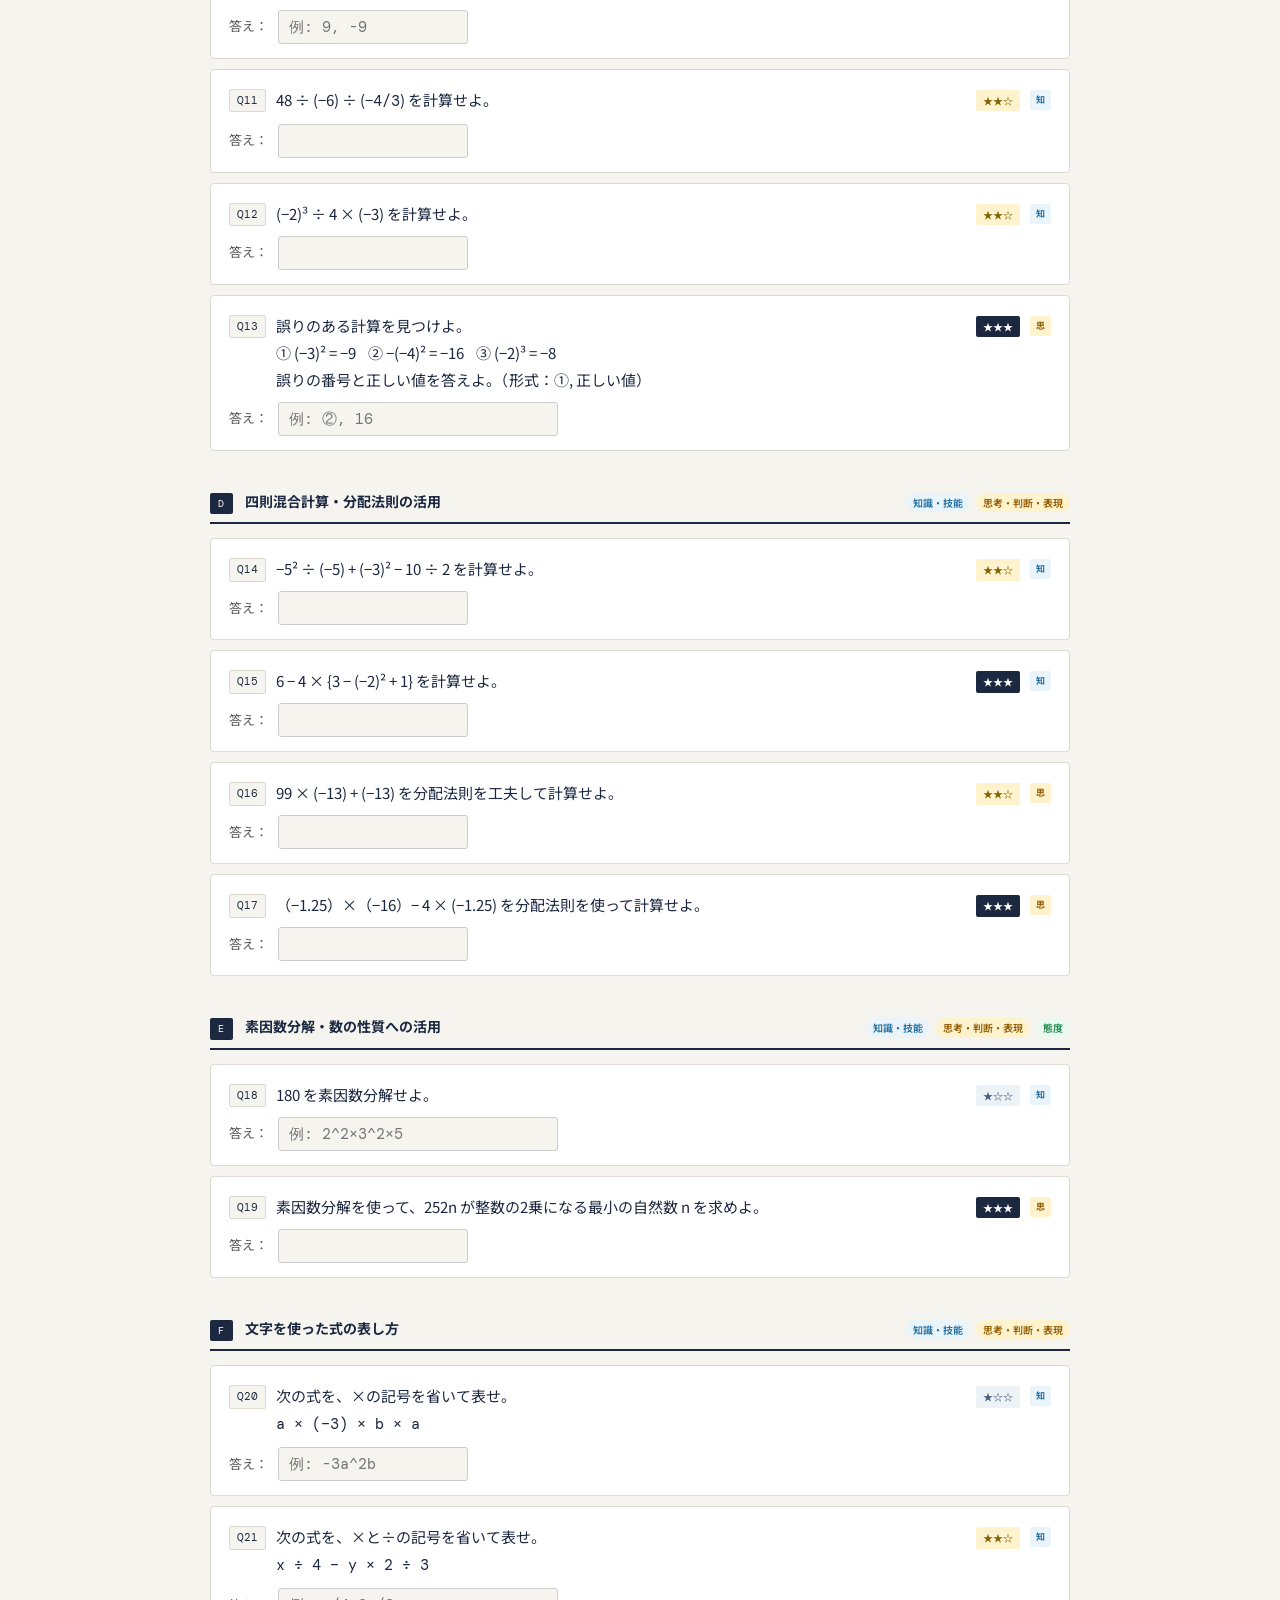
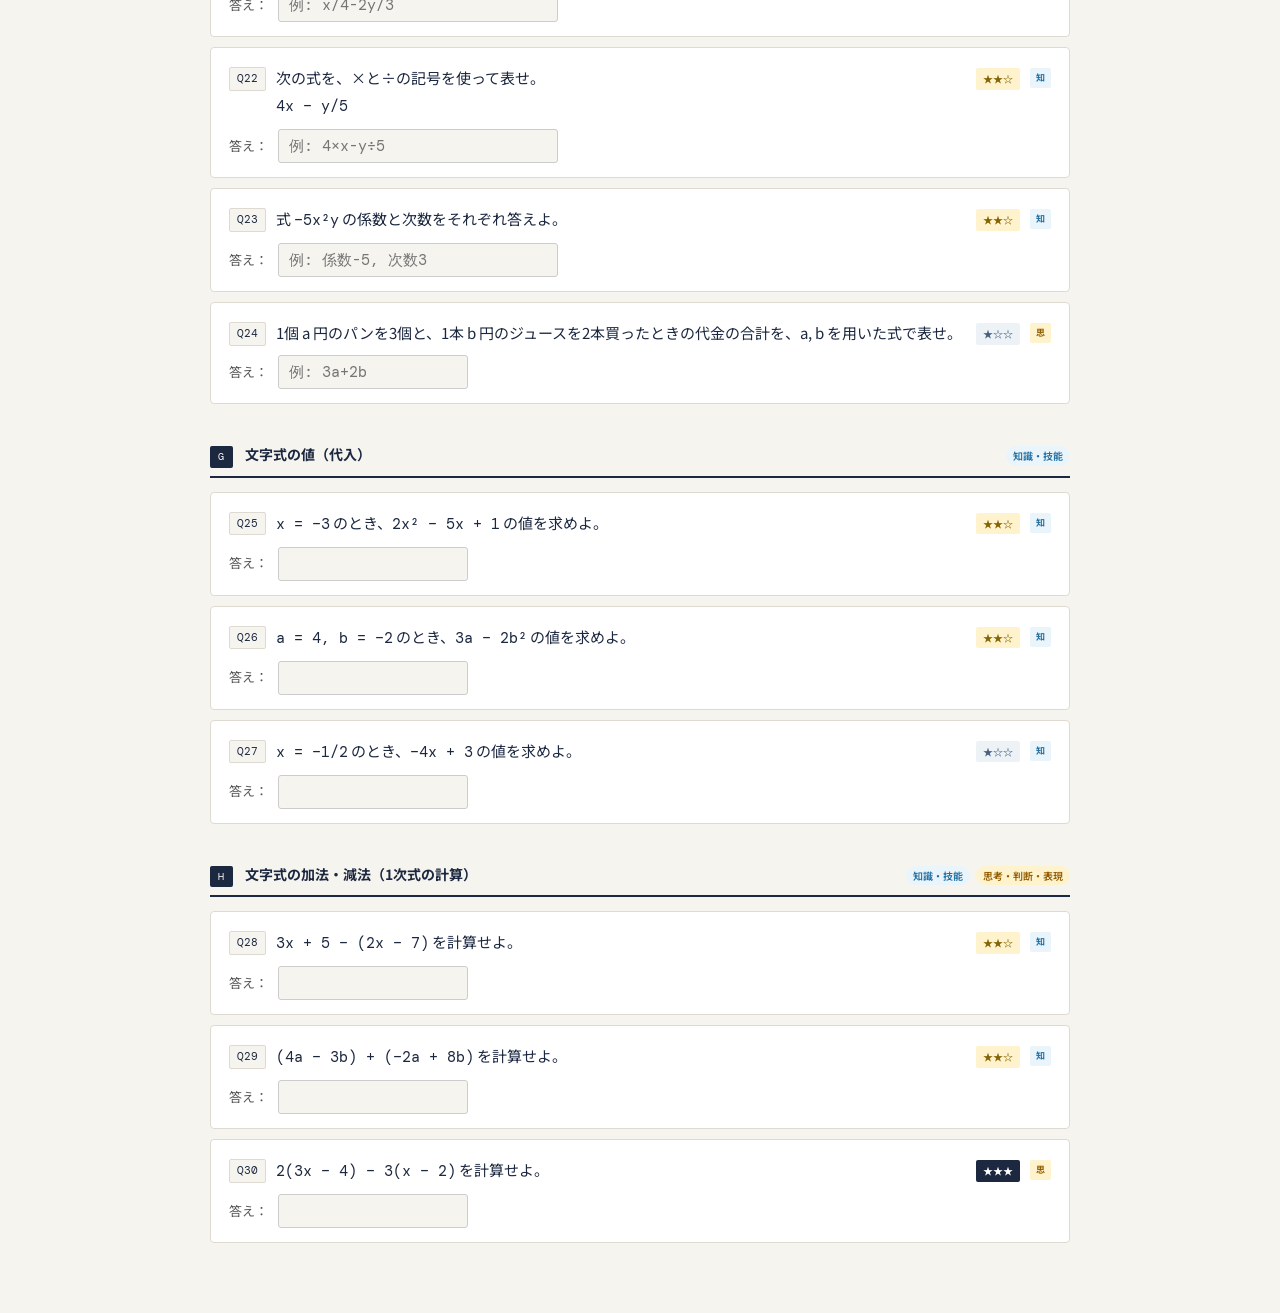
==== commit 54cd23c4: "5教科の夏休み確認問題(偏差値65)を追加し、学校名の記載を削除 - 数学の夏休み確認問題ファイルをg1-summer-review-math.htmlにリネーム - 国語・英語・理科・社会の夏休み確" ====
--- a/quizzes/g1-1st-term-math.html
+++ b/quizzes/g1-1st-term-math.html
@@ -11,7 +11,7 @@
 <header>
   <div class="header-inner">
     <div class="header-title-block">
-      <div class="header-eyebrow">令和8年度 第1学期末テスト対策 ／ 砥部町中学校 数学</div>
+      <div class="header-eyebrow">令和8年度 第1学期末テスト対策 ／ 数学</div>
       <h1>数学 練習問題 30問
         <small>東京書籍「新編 新しい数学1」準拠</small>
       </h1>
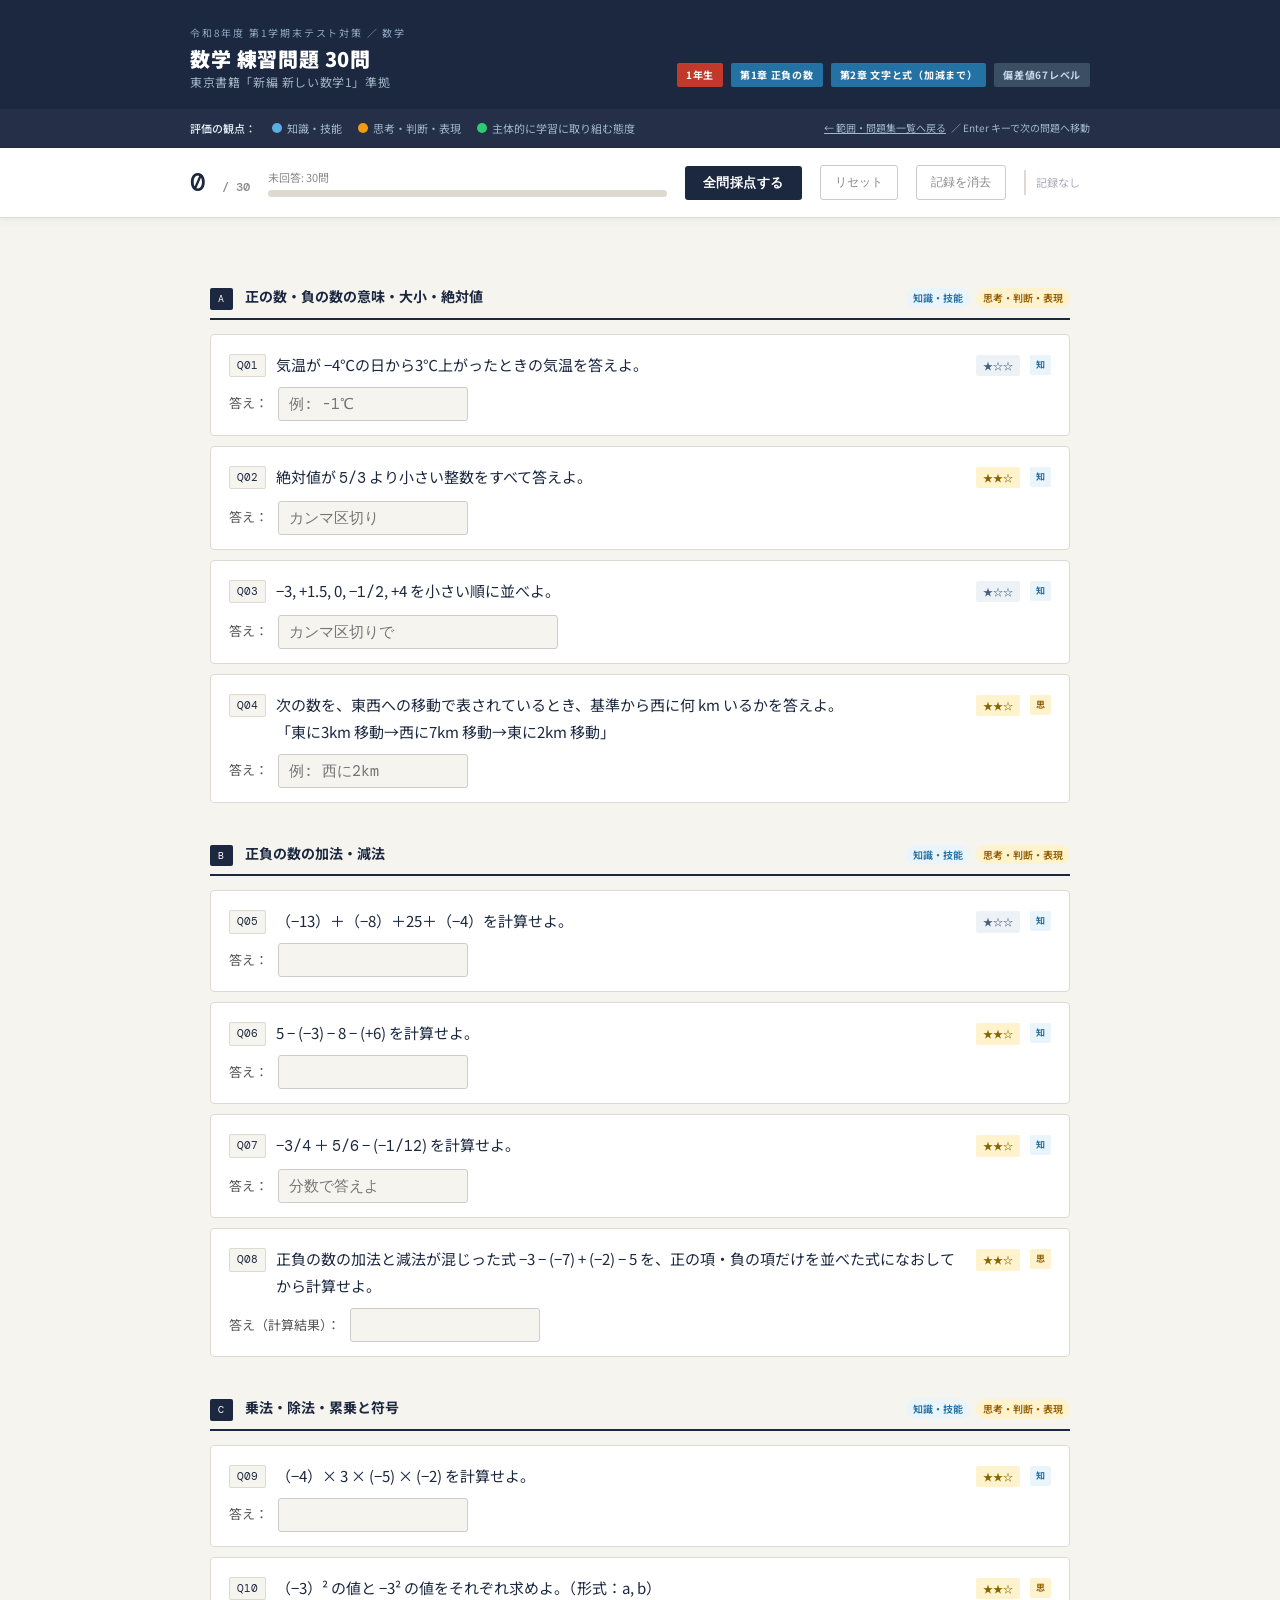
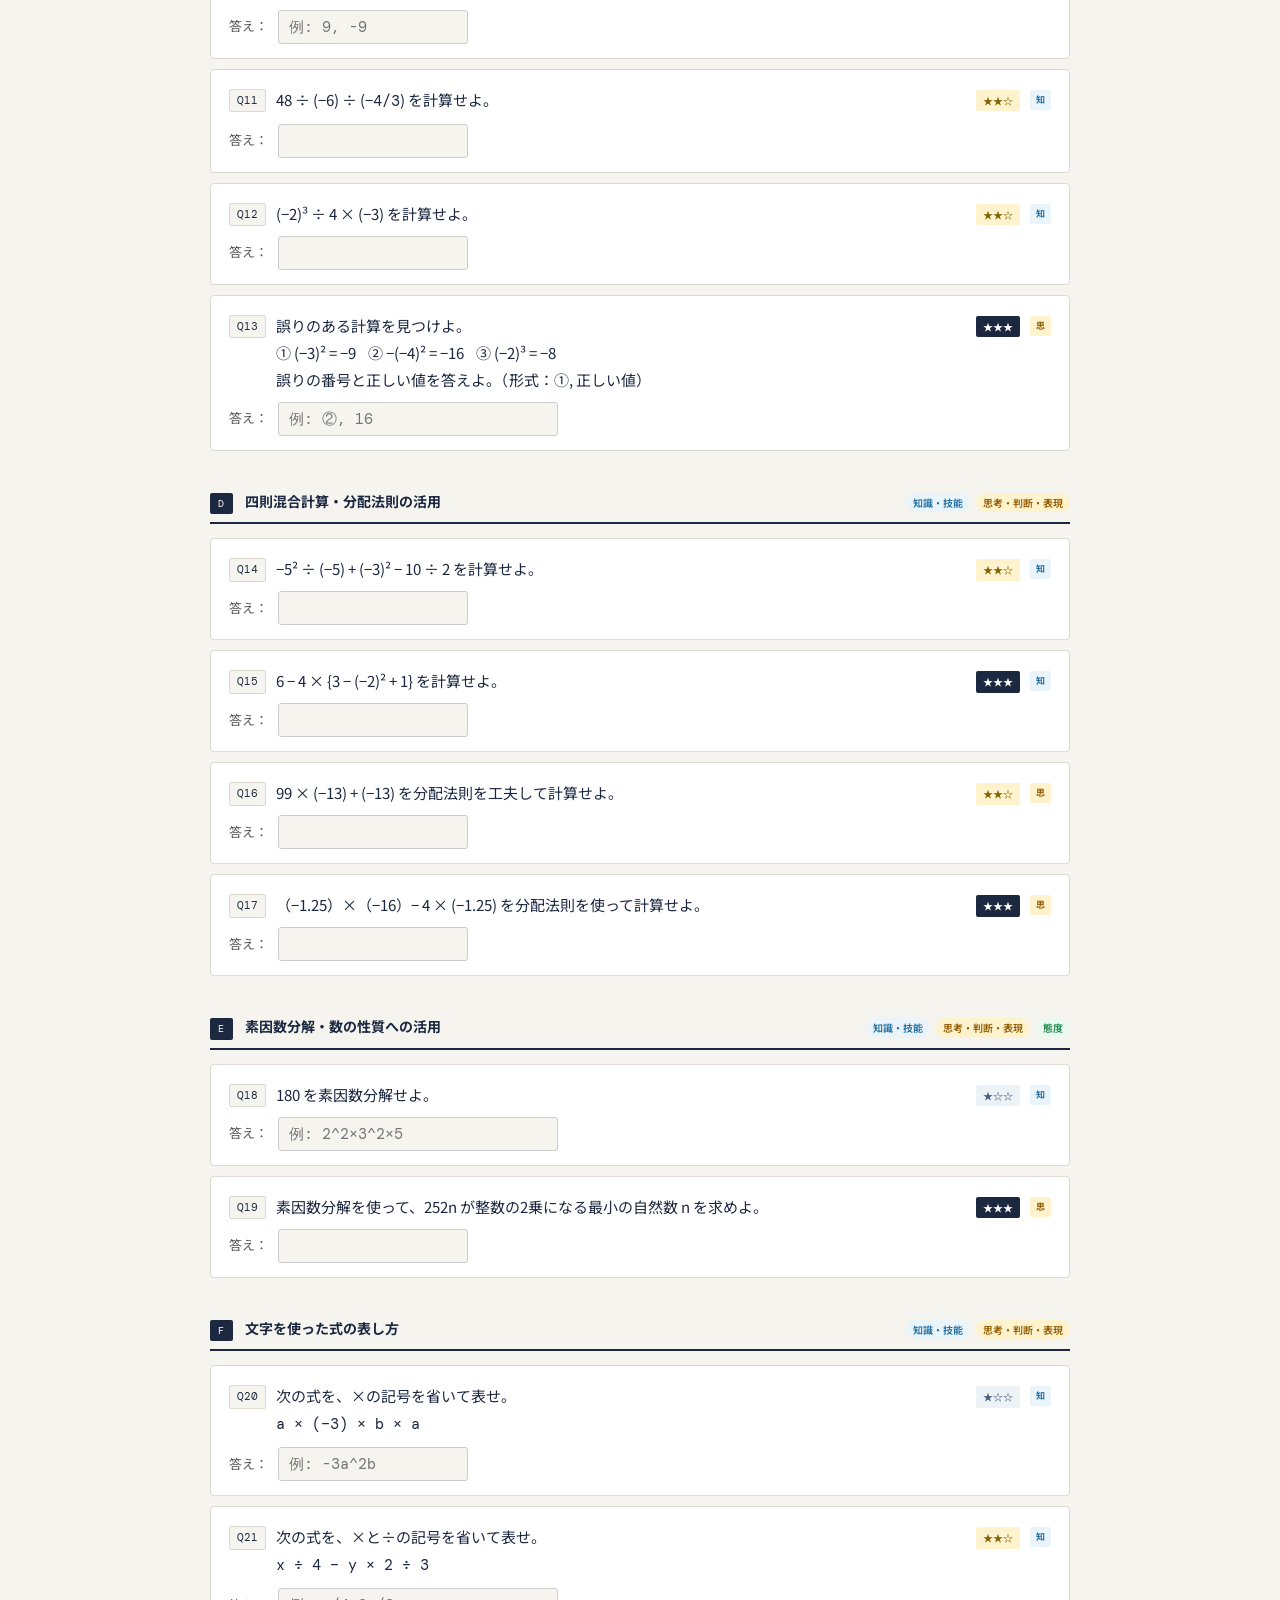
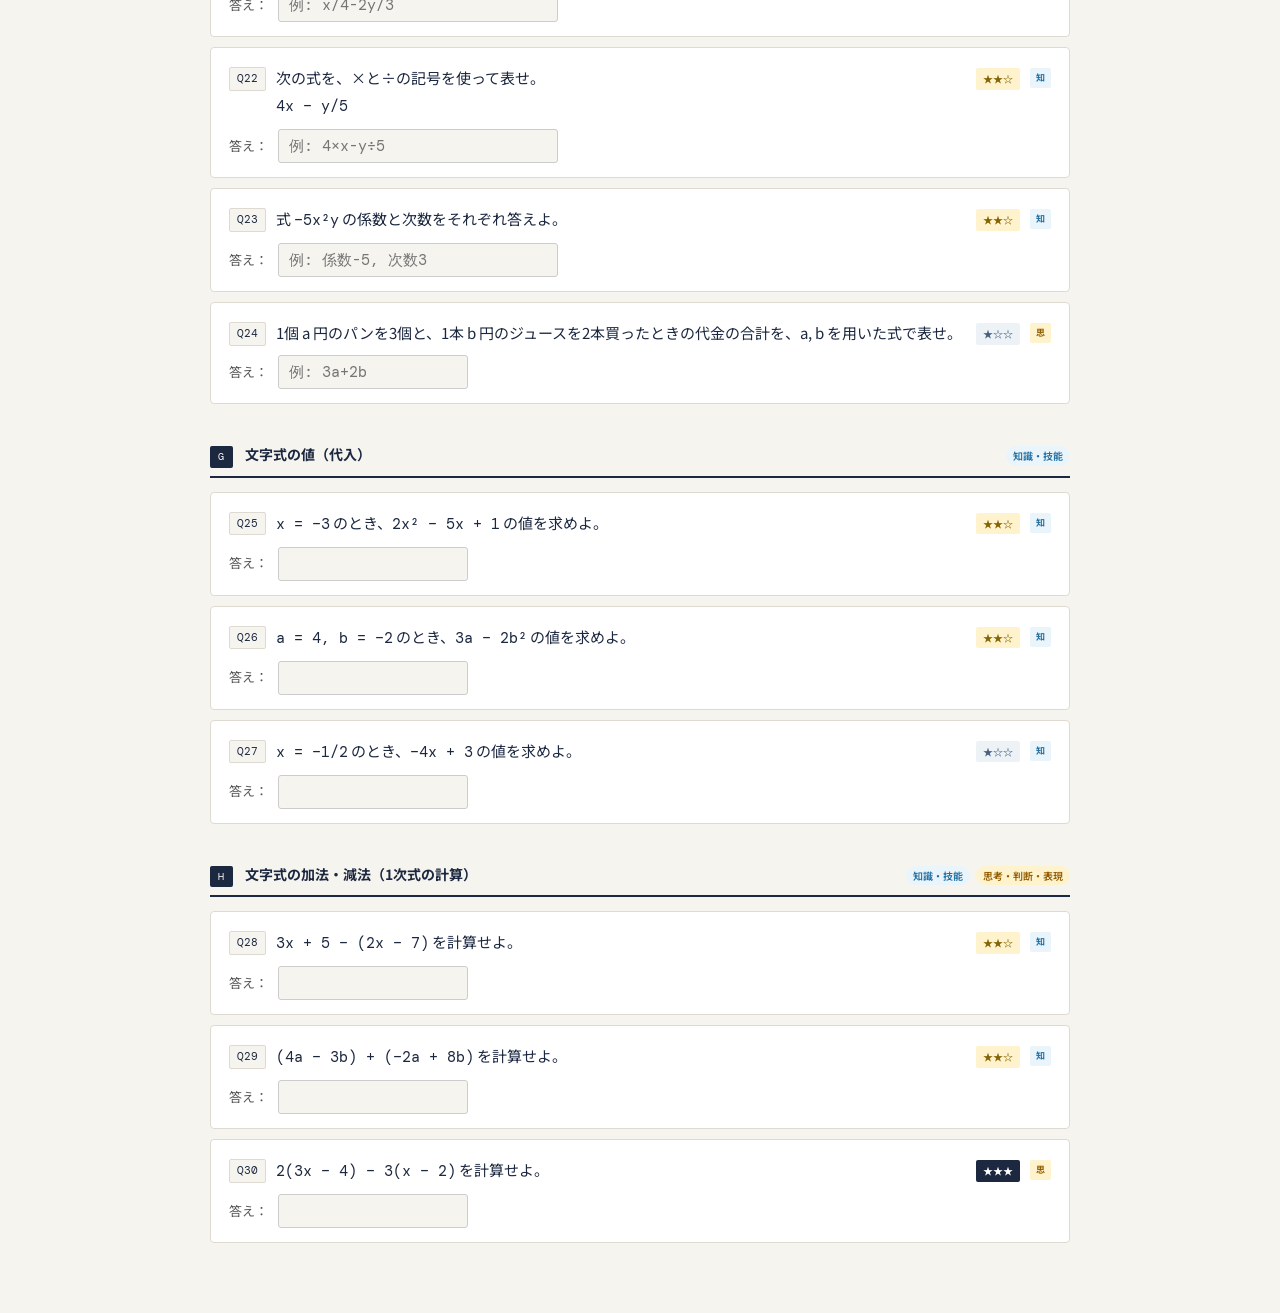
==== commit a3a0feac: "成績をブラウザに保存する機能を追加 採点した点数と入力した解答を localStorage に保存し、次に同じ 問題集を開いたときに続きから取り組めるようにした。  - quiz-engine.js:" ====
--- a/quizzes/g1-1st-term-math.html
+++ b/quizzes/g1-1st-term-math.html
@@ -44,6 +44,8 @@
     </div>
     <button class="btn-primary" onclick="checkAll()">全問採点する</button>
     <button class="btn-secondary" onclick="resetAll()">リセット</button>
+    <button class="btn-secondary" onclick="clearRecord()">記録を消去</button>
+    <div id="score-record"></div>
   </div>
 </div>
 
@@ -504,67 +506,97 @@
 <script>
 const questions = [
   { num: 1,  hyoka: 'chi', answer: '-1℃',        hint: '基準の温度に変化量を加える：−4＋3',
+    trivia: 'セルシウス度（℃）を考案したスウェーデンのアンデルス・セルシウスは、当初は水の沸点を0度、氷点を100度と、現在とは逆に定めていた。今の向きになったのは彼の死後のこと。',
     check: v => qAccept(v, ['-1℃','-1度','-1']) },
   { num: 2,  hyoka: 'chi', answer: '-1, 0, 1',    hint: '5/3 ≒1.67 なので、絶対値が1.67より小さい整数を探す。',
+    trivia: '絶対値を表す記号 |x| は、1841年にドイツの数学者ワイエルシュトラスが使い始めたもの。数学の記号としては意外に新しい。',
     check: v => qAcceptSet(v, [['-1','0','1']]) },
   { num: 3,  hyoka: 'chi', answer: '-3, -1/2, 0, 1.5, 4', hint: '数直線をイメージして左から右へ並べる。',
+    trivia: '数直線の上に負の数を並べて表す方法を広めたのは、17世紀イギリスの数学者ジョン・ウォリス。それ以前、負の数はヨーロッパでは「ありえない数」と呼ばれ、長く受け入れられなかった。',
     check: v => qAcceptOrdered(v, [
       ['-3','-1/2','0','1.5','4'], ['-3','-0.5','0','1.5','4'],
       ['-3','-1/2','0','+1.5','+4'], ['-3','-0.5','0','+1.5','+4']
     ]) },
   { num: 4,  hyoka: 'shi', answer: '西に2km',     hint: '東を＋として、+3−7+2 を計算する。',
+    trivia: '反対向きの量を＋と−で表す発想は古く、中国の数学書『九章算術』では赤い算木で正の数、黒い算木で負の数を表していた。会計の「赤字・黒字」とは逆なのが面白い。',
     check: v => qAccept(v, ['西に2km','西2km','2km西','-2km']) },
   { num: 5,  hyoka: 'chi', answer: '0',           hint: '−13−8+25−4 の順に計算する。',
+    trivia: '足す順番を入れかえてよい性質を「交換法則」、どこから先に足してもよい性質を「結合法則」という。この2つがあるから、計算しやすい組み合わせを自由に選べる。',
     check: v => qAccept(v, ['0']) },
   { num: 6,  hyoka: 'chi', answer: '-6',          hint: '減法は符号を変えて加法に直す：5+3−8−6',
+    trivia: '「−(−3)＝+3」のような負の数の計算規則を初めて体系的に書き残したのは、7世紀インドの数学者ブラーマグプタ。彼は正の数を「財産」、負の数を「借金」にたとえて説明した。',
     check: v => qAccept(v, ['-6']) },
   { num: 7,  hyoka: 'chi', answer: '1/6',         hint: '分母を12にそろえて通分する。',
+    trivia: '古代エジプトでは、分数は 2/3 を除いてすべて 1/2、1/3、1/5 のような「分子が1の分数」の和で表していた。通分という便利な発想が生まれるまでには長い時間がかかった。',
     check: v => qAccept(v, ['1/6']) },
   { num: 8,  hyoka: 'shi', answer: '-3',          hint: '正の項 7 と負の項 3,2,5 に整理してから計算する。',
+    trivia: '式を「項の並び」として見る力は、この先の数学でずっと役に立つ。−3−(−7)+(−2)−5 は「+7、−3、−2、−5 という4つの項の和」と読み替えられる。',
     check: v => qAccept(v, ['-3']) },
   { num: 9,  hyoka: 'chi', answer: '-120',        hint: '負の数が奇数個（3個）あるので積は負になる。',
+    trivia: 'かけ算の答えの符号は、負の数が何個あるかだけで決まる。奇数個なら−、偶数個なら+。負の数を「向きを反転させる操作」と考えると納得しやすい。',
     check: v => qAccept(v, ['-120']) },
   { num: 10, hyoka: 'shi', answer: '9, -9',       hint: '(−3)² はかっこごと2乗、−3² は3²にマイナスをつける。',
+    trivia: 'x² のように右肩へ小さく数字を書く指数の書き方は、1637年にフランスのデカルトが著書『幾何学』で使って広まった。「我思う、ゆえに我あり」で有名な、あのデカルト。',
     check: v => qAccept(v, ['9, -9','9,-9']) },
   { num: 11, hyoka: 'chi', answer: '6',           hint: '48÷(−6)＝−8、−8÷(−4/3)＝−8×(−3/4)',
+    trivia: 'わり算をかけ算に直すときに使う「逆数」は、かけると1になる相手の数のこと。0だけは逆数を持たない。これが「0でわってはいけない」理由でもある。',
     check: v => qAccept(v, ['6']) },
   { num: 12, hyoka: 'chi', answer: '6',           hint: '(−2)³＝−8。−8÷4＝−2、−2×(−3)＝6',
+    trivia: '3乗を「立方」というのは立方体の体積に由来する。2乗を「平方」というのが正方形の面積に由来するのと同じ発想で、どちらも図形から生まれた言葉。',
     check: v => qAccept(v, ['6']) },
   { num: 13, hyoka: 'shi', answer: '①, 9',        hint: '(−3)² はかっこごと2乗するので必ず正の数になる。',
+    trivia: '(−3)² と −3² の取りちがえは、定期テストで最も多い失点原因のひとつ。かっこは「この範囲をまとめて2乗せよ」という指示だと考えるとミスが減る。',
     check: v => qAccept(v, ['①, 9','①,9','1, 9','1,9']) },
   { num: 14, hyoka: 'chi', answer: '9',           hint: '−5²＝−25。−25÷(−5)＝5、(−3)²＝9、10÷2＝5',
+    trivia: '四則の計算順序（かっこ→累乗→乗除→加減）は世界共通のルール。英語圏では頭文字をとって「PEMDAS」という語呂合わせで覚えることが多い。',
     check: v => qAccept(v, ['9']) },
   { num: 15, hyoka: 'chi', answer: '6',           hint: '{ }の中を先に計算：3−4+1＝0',
+    trivia: 'かっこは内側から ( ) 丸かっこ、{ } 中かっこ、[ ] 大かっこ の順に使う。英語では { } を brace（留め金）と呼び、形がそのまま名前になっている。',
     check: v => qAccept(v, ['6']) },
   { num: 16, hyoka: 'shi', answer: '-1300',       hint: '−13を共通因数として (99+1) をくくり出す。',
+    trivia: '共通な数でくくって計算する工夫は、暗算の達人が使うテクニックそのもの。分配法則は「計算を速くするための武器」でもある。',
     check: v => qAccept(v, ['-1300']) },
   { num: 17, hyoka: 'shi', answer: '25',          hint: '−1.25を共通因数としてくくり出すと (−1.25)×(−20)になる。',
+    trivia: '1.25 は 5/4 と等しく、16や20のようなキリのよい数と相性がよい。小数を分数に直したとたん計算が一気に楽になることは珍しくない。',
     check: v => qAccept(v, ['25']) },
   { num: 18, hyoka: 'chi', answer: '2^2×3^2×5',   hint: '180を小さい素数から順に割っていく。',
+    trivia: '「どんな自然数も素数の積としてただ1通りに表せる」という事実は"算術の基本定理"と呼ばれ、古代ギリシャのユークリッドの時代から知られている。',
     check: v => qAccept(v, ['2^2×3^2×5','2^2*3^2*5','2²×3²×5']) },
   { num: 19, hyoka: 'shi', answer: '7',           hint: '252＝2²×3²×7。指数が奇数の素因数（7）を1個かければ2乗になる。',
+    trivia: '素因数分解は現代の暗号技術の土台でもある。巨大な数の素因数分解が非常に難しいことを利用して、インターネットの通信は守られている。',
     check: v => qAccept(v, ['7']) },
   { num: 20, hyoka: 'chi', answer: '-3a²b',       hint: '数は文字の前、同じ文字の積は累乗で表す。',
+    trivia: '「×を省く」「数を文字の前に書く」といった文字式の書き方のルールは世界共通。だから言葉が通じない相手とも、数式なら意味が通じる。',
     check: v => qAccept(v, ['-3a^2b','-3a²b']) },
   { num: 21, hyoka: 'chi', answer: 'x/4-2y/3',    hint: '÷の記号は分数の形で表す。',
+    trivia: '分数の横線（分数線）は12世紀のアラビアの数学者が使い始め、ヨーロッパへ伝わったといわれる。÷ の記号よりずっと古い。',
     check: v => qAccept(v, ['x/4-2y/3']) },
   { num: 22, hyoka: 'chi', answer: '4×x-y÷5',     hint: '文字式の逆で、省略された×÷を書き戻す。',
+    trivia: '÷ の記号は1659年にスイスのラーンが使い始めたもの。実は世界的にはあまり普及せず、多くの国では分数か「/」で書く。',
     check: v => qAccept(v, ['4×x-y÷5','4*x-y/5']) },
   { num: 23, hyoka: 'chi', answer: '係数：-5、次数：3', hint: '次数は文字の個数の合計（x²は2個、yは1個で合計3）。',
+    trivia: '「次数」は文字が何個かけ合わされているかを表す。次数1の式を一次式、次数2の式を二次式といい、中3で学ぶ二次方程式へとつながっていく。',
     check: v => qAccept(v, ['係数-5,次数3','係数:-5,次数:3','係数：-5、次数：3','-5,3']) },
   { num: 24, hyoka: 'shi', answer: '3a+2b（円）', hint: 'パン3個分の代金＋ジュース2本分の代金。',
+    trivia: '文字を使うと「パン3個とジュース2本」という具体的な話を、値段が変わっても通用する一般的な形で表せる。これが文字式の最大の強み。',
     check: v => qAccept(v, ['3a+2b','3a+2b円','3a+2b(円)']) },
   { num: 25, hyoka: 'chi', answer: '34',          hint: 'x=−3を代入：2×9−5×(−3)+1',
+    trivia: '代入するとき、負の数をかっこでくくる習慣をつけると符号ミスが激減する。2x² に x=−3 を入れるなら 2×(−3)² と書くのが安全。',
     check: v => qAccept(v, ['34']) },
   { num: 26, hyoka: 'chi', answer: '4',           hint: 'b²は先に2乗してから2倍する：3×4−2×4',
+    trivia: '−2b² と (−2b)² はまったく別の値になる。累乗はすぐ左の1つの数（または文字）だけにかかる、というルールを思い出そう。',
     check: v => qAccept(v, ['4']) },
   { num: 27, hyoka: 'chi', answer: '5',           hint: '−4×(−1/2)＝2、2+3＝5',
+    trivia: '分数の代入は、分数のまま計算を進めるのがコツ。途中で小数に直すと割り切れずに誤差が出ることがある。',
     check: v => qAccept(v, ['5']) },
   { num: 28, hyoka: 'chi', answer: 'x+12',        hint: 'かっこを外すとき、符号がすべて変わることに注意。',
+    trivia: 'かっこの前がマイナスのとき中身すべての符号が反転するのは、−1 が分配されているから。−(2x−7)＝(−1)×(2x−7) と考えると納得できる。',
     check: v => qAccept(v, ['x+12']) },
   { num: 29, hyoka: 'chi', answer: '2a+5b',       hint: '同類項（aの項どうし、bの項どうし）をまとめる。',
+    trivia: '文字の部分が同じ項どうしを「同類項」という。3a と 5a はまとめられるが 3a と 3b はまとめられない。単位のちがう量は足せないのと同じ感覚。',
     check: v => qAccept(v, ['2a+5b']) },
   { num: 30, hyoka: 'shi', answer: '3x-2',        hint: '分配法則でかっこを外してから同類項をまとめる。',
+    trivia: '分配法則は面積で図示できる。2(3x−4) は、たて2・よこ(3x−4)の長方形の面積として見ることができる。',
     check: v => qAccept(v, ['3x-2']) },
 ];
 initQuiz(questions);
--- a/style.css
+++ b/style.css
@@ -122,6 +122,29 @@
 }
 .btn-secondary:hover { border-color: #888; color: #444; }
 
+/* スコアバー内の保存済み成績 */
+#score-record {
+  display: flex;
+  gap: 12px;
+  flex-wrap: wrap;
+  align-items: center;
+  font-size: 11px;
+  color: #667;
+  font-family: 'DM Mono', monospace;
+  padding: 3px 10px;
+  border-left: 2px solid var(--grid);
+  white-space: nowrap;
+}
+#score-record b {
+  font-family: 'Noto Sans JP', sans-serif;
+  font-size: 10px;
+  font-weight: 700;
+  color: #8a94a6;
+  margin-right: 3px;
+}
+.score-record-at { color: #99a; }
+.score-record-none { color: #aab; font-family: 'Noto Sans JP', sans-serif; }
+
 /* メインコンテンツ */
 main { max-width: 900px; margin: 0 auto; padding: 28px 20px 60px; }
 
@@ -257,7 +280,41 @@
 .fb-eval b.chi-b { background: #eaf4fb; color: #2471a3; }
 .fb-eval b.shi-b { background: #fef3cd; color: #935c00; }
 .fb-eval b.tai-b { background: #eafaf1; color: #1e8449; }
-.fb-hint { margin-top: 5px; color: #3a4a58; }
+.fb-hint { margin-top: 6px; color: #3a4a58; }
+.fb-hint-label {
+  display: inline-block;
+  font-size: 10px;
+  font-weight: 700;
+  letter-spacing: .08em;
+  background: #dde6ef;
+  color: #2c4a68;
+  padding: 1px 6px;
+  border-radius: 2px;
+  margin-right: 7px;
+  vertical-align: 1px;
+}
+.fb-trivia {
+  margin-top: 8px;
+  padding: 8px 11px;
+  background: #fffaf0;
+  border: 1px dashed #e0c78a;
+  border-radius: 3px;
+  color: #5a4a2e;
+  font-size: 12px;
+  line-height: 1.7;
+}
+.fb-trivia-label {
+  display: inline-block;
+  font-size: 10px;
+  font-weight: 700;
+  letter-spacing: .08em;
+  background: #e8a33d;
+  color: #fff;
+  padding: 1px 6px;
+  border-radius: 2px;
+  margin-right: 7px;
+  vertical-align: 1px;
+}
 
 /* 結果パネル */
 #result-panel {
@@ -354,6 +411,47 @@
 }
 .set-cta::after { content: ' →'; }
 
+/* 問題集カードに表示する保存済み成績 */
+.set-record {
+  display: flex;
+  gap: 12px;
+  flex-wrap: wrap;
+  align-items: center;
+  background: #f2f6fa;
+  border: 1px solid #dbe6f0;
+  border-radius: 3px;
+  padding: 7px 11px;
+  font-family: 'DM Mono', monospace;
+  font-size: 12px;
+  color: #46586e;
+}
+.set-record-label {
+  font-family: 'Noto Sans JP', sans-serif;
+  font-size: 10px;
+  font-weight: 700;
+  letter-spacing: .08em;
+  background: var(--blue);
+  color: #fff;
+  padding: 1px 7px;
+  border-radius: 2px;
+}
+.set-record-score { font-size: 14px; font-weight: 500; color: var(--ink); }
+.set-record-pct { color: #7a8ca0; }
+.set-record-best { color: #1e8449; }
+.set-record-at { color: #93a3b4; margin-left: auto; }
+
+/* ハブページの記録まわり */
+.hub-record-bar {
+  display: flex;
+  align-items: center;
+  gap: 14px;
+  flex-wrap: wrap;
+  margin-bottom: 24px;
+  font-size: 12px;
+  color: #778;
+}
+#hub-record-empty { color: #8a94a6; }
+
 @media (max-width: 600px) {
   header { padding: 18px 14px 14px; }
   #score-bar { padding: 10px 14px; }
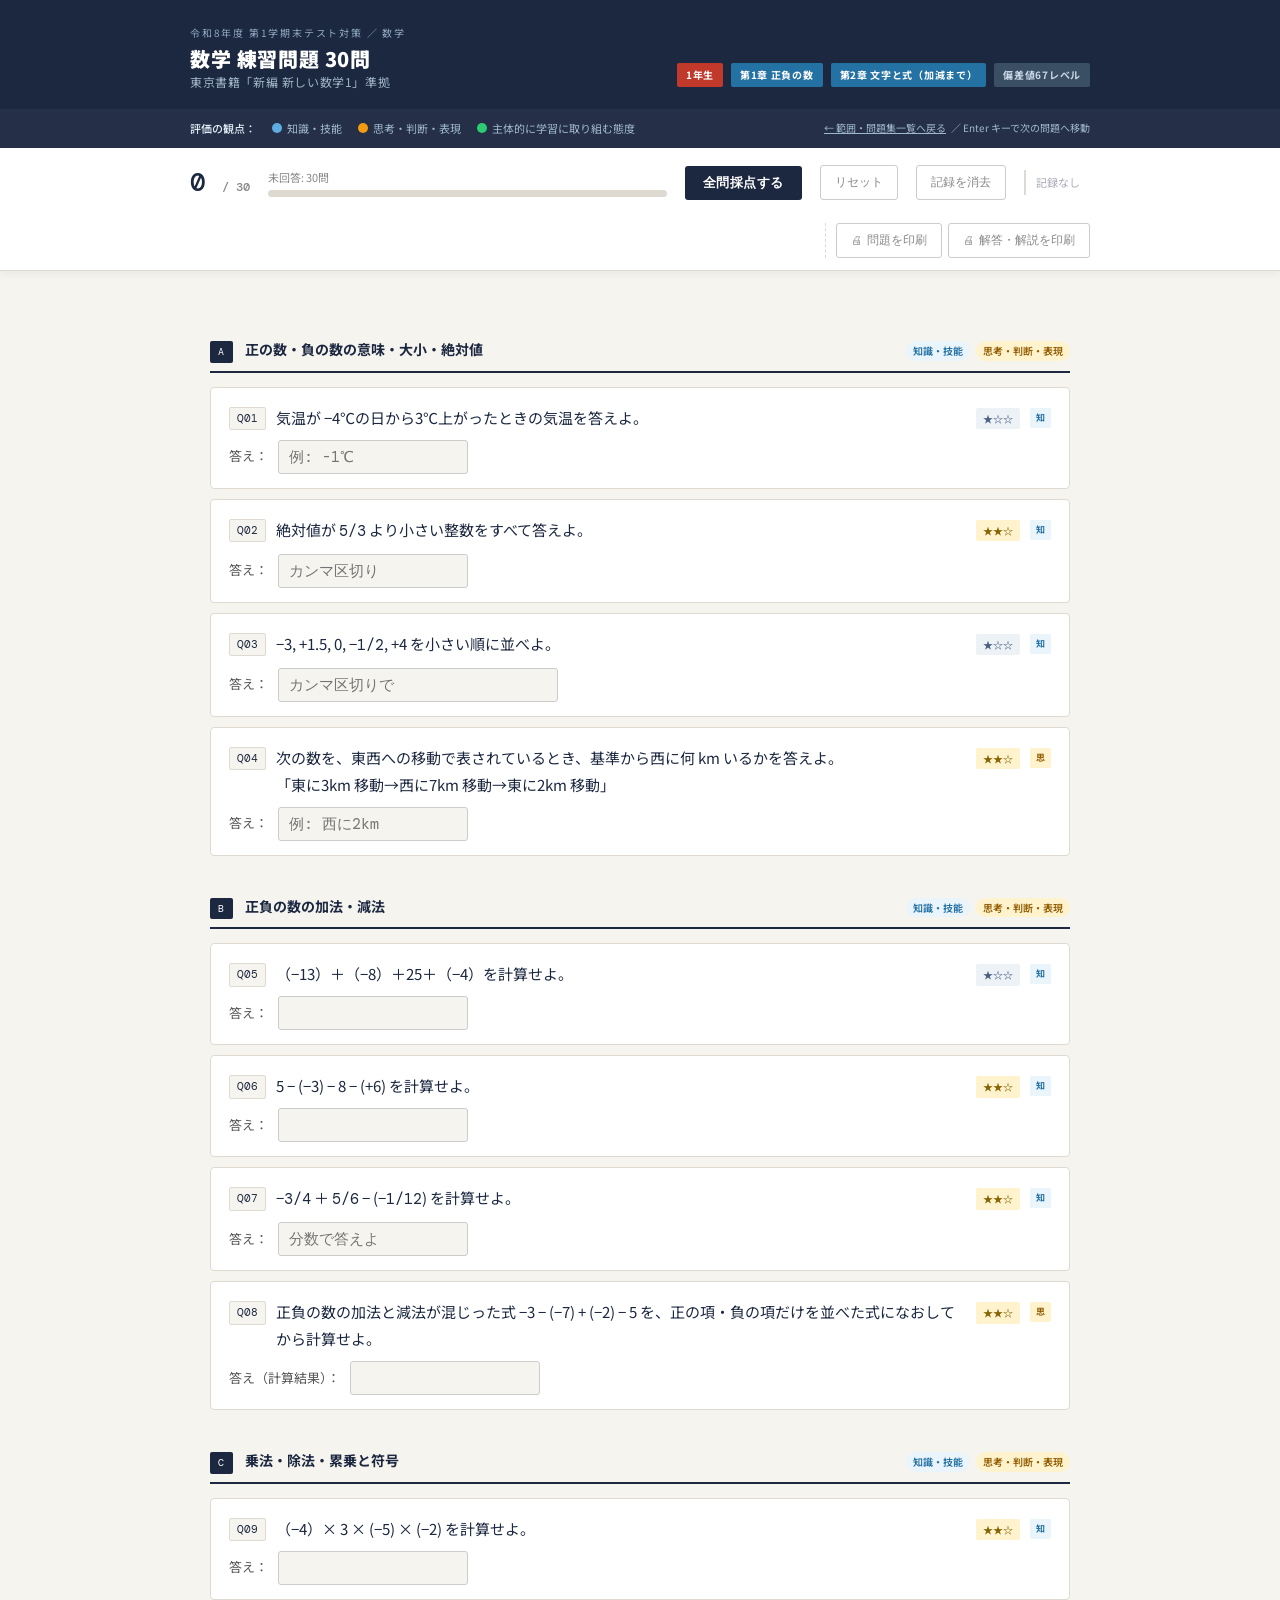
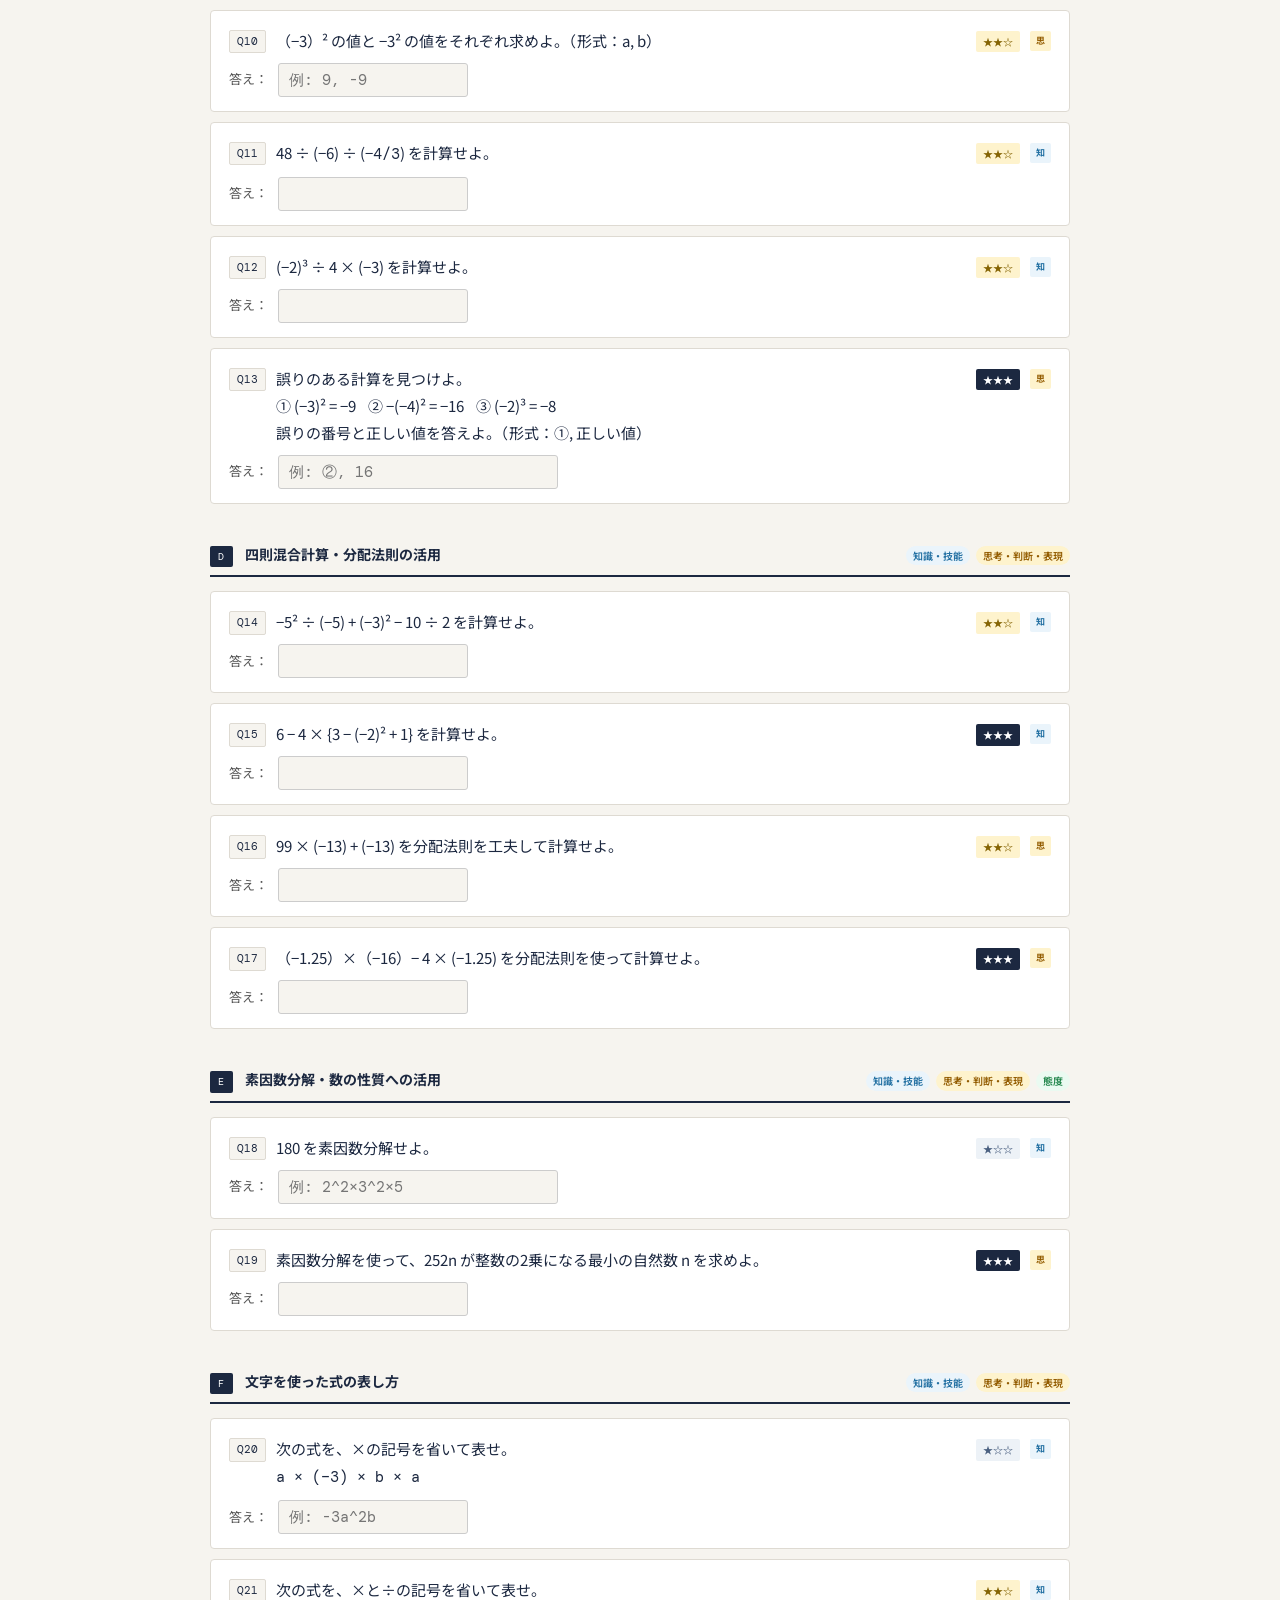
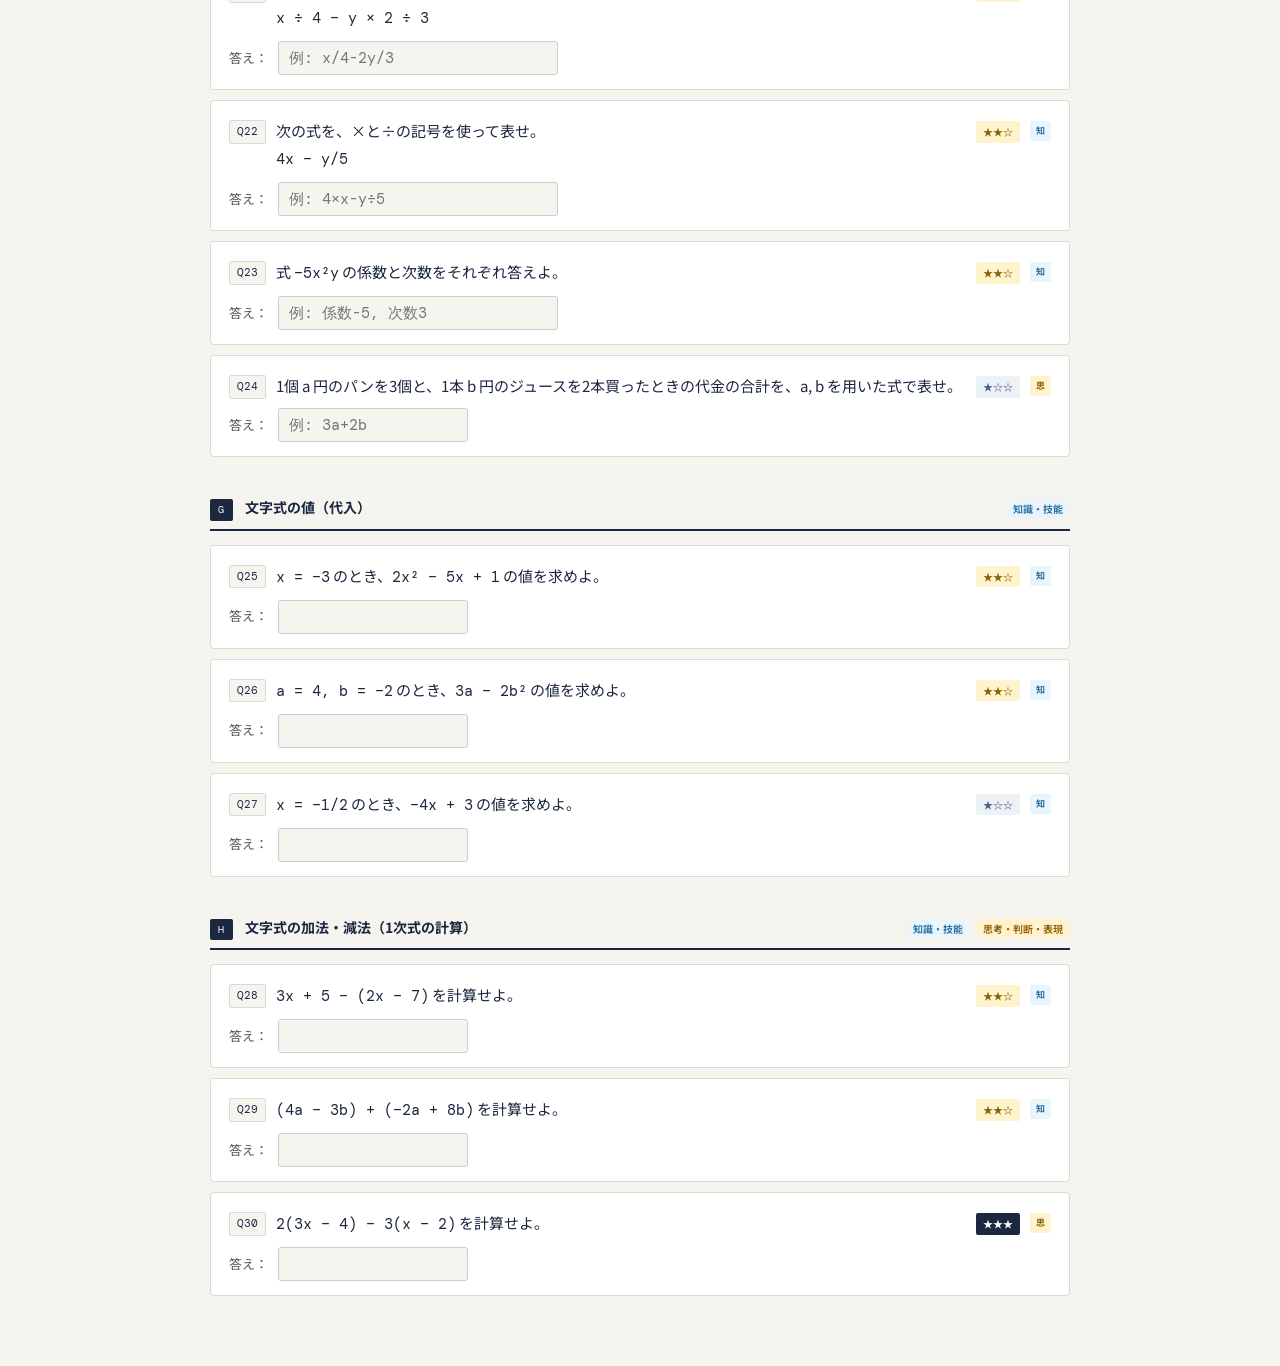
==== commit c15e1e68: "紙で使える問題・解答解説の印刷機能を追加 各問題集ページから、A4縦のプリントを出力できるようにした。  - quiz-engine.js: buildPrintSheet() を追加。画面の見出しと" ====
--- a/quizzes/g1-1st-term-math.html
+++ b/quizzes/g1-1st-term-math.html
@@ -46,6 +46,10 @@
     <button class="btn-secondary" onclick="resetAll()">リセット</button>
     <button class="btn-secondary" onclick="clearRecord()">記録を消去</button>
     <div id="score-record"></div>
+    <span class="print-btn-group">
+      <button class="btn-secondary" onclick="printQuestions()">問題を印刷</button>
+      <button class="btn-secondary" onclick="printAnswers()">解答・解説を印刷</button>
+    </span>
   </div>
 </div>
 
--- a/style.css
+++ b/style.css
@@ -145,6 +145,21 @@
 .score-record-at { color: #99a; }
 .score-record-none { color: #aab; font-family: 'Noto Sans JP', sans-serif; }
 
+/* 印刷ボタン */
+.print-btn-group {
+  display: inline-flex;
+  gap: 6px;
+  flex-wrap: wrap;
+  margin-left: auto;
+  padding-left: 10px;
+  border-left: 1px dashed var(--grid);
+}
+.print-btn-group .btn-secondary::before {
+  content: '🖨';
+  margin-right: 5px;
+  font-size: 11px;
+}
+
 /* メインコンテンツ */
 main { max-width: 900px; margin: 0 auto; padding: 28px 20px 60px; }
 
@@ -460,3 +475,139 @@
   .ans-input.wide { width: 220px; }
   .set-card { padding: 16px 16px; }
 }
+
+/* ===================== 印刷（紙のプリント） ===================== */
+
+/* 画面では印刷用シートを隠しておく */
+#print-sheet { display: none; }
+
+@media print {
+  @page {
+    size: A4 portrait;
+    margin: 14mm 13mm;
+  }
+
+  /* 画面用の操作パーツはすべて隠し、印刷用シートだけを出す */
+  header,
+  .hyoka-bar,
+  #score-bar,
+  main,
+  #result-panel {
+    display: none !important;
+  }
+  #print-sheet { display: block !important; }
+
+  body {
+    background: #fff;
+    color: #000;
+    font-size: 10.5pt;
+    line-height: 1.6;
+  }
+
+  /* 問題用紙と解答用紙は別の紙に分ける */
+  .print-page { break-after: page; page-break-after: always; }
+  .print-page:last-child { break-after: auto; page-break-after: auto; }
+
+  .print-head {
+    border-bottom: 2pt solid #000;
+    padding-bottom: 4pt;
+    margin-bottom: 10pt;
+  }
+  .print-eyebrow { font-size: 8pt; letter-spacing: .08em; margin-bottom: 2pt; }
+  .print-title { font-size: 15pt; font-weight: 900; line-height: 1.3; }
+  .print-kind {
+    font-size: 9pt;
+    font-weight: 700;
+    border: 1pt solid #000;
+    border-radius: 2pt;
+    padding: 0 5pt;
+    margin-left: 8pt;
+    vertical-align: 2pt;
+    white-space: nowrap;
+  }
+  .print-sub { font-size: 9pt; margin-top: 2pt; }
+
+  /* 名前・日付・得点の記入欄 */
+  .print-nameline {
+    display: flex;
+    gap: 10pt;
+    margin-top: 8pt;
+    font-size: 9pt;
+  }
+  .print-field {
+    border: 1pt solid #000;
+    border-radius: 2pt;
+    padding: 3pt 6pt;
+    display: inline-block;
+  }
+  .print-field-name  { flex: 2 1 auto; }
+  .print-field-date  { flex: 1.4 1 auto; }
+  .print-field-score { flex: 1 1 auto; text-align: right; }
+  .print-field-score em { font-style: normal; margin-left: 22pt; }
+
+  .print-sec {
+    margin: 10pt 0 5pt;
+    padding-bottom: 2pt;
+    border-bottom: 1pt solid #000;
+    font-size: 10pt;
+    font-weight: 700;
+    break-after: avoid;
+    page-break-after: avoid;
+    break-inside: avoid;
+  }
+  .print-sec-label {
+    border: 1pt solid #000;
+    border-radius: 2pt;
+    padding: 0 4pt;
+    margin-right: 6pt;
+    font-size: 8.5pt;
+  }
+
+  /* 1問がページをまたいで切れないようにする */
+  .print-q {
+    break-inside: avoid;
+    page-break-inside: avoid;
+    margin-bottom: 7pt;
+    padding-bottom: 5pt;
+    border-bottom: .5pt dotted #999;
+  }
+  .print-q-head { display: flex; align-items: baseline; gap: 6pt; }
+  .print-qnum { font-weight: 700; white-space: nowrap; font-size: 9.5pt; }
+  .print-qtext { flex: 1; }
+  .print-diff { font-size: 8pt; white-space: nowrap; }
+
+  /* 問題用紙の解答記入欄 */
+  .print-ansline {
+    display: flex;
+    align-items: flex-end;
+    gap: 6pt;
+    margin: 7pt 0 2pt 26pt;
+  }
+  .print-ansline-label { font-size: 9pt; white-space: nowrap; }
+  .print-rule { flex: 1; border-bottom: .75pt solid #000; height: 15pt; }
+
+  /* 解答・解説面 */
+  .print-a, .print-h, .print-t {
+    margin: 3pt 0 0 26pt;
+    font-size: 9.5pt;
+  }
+  .print-a { font-weight: 700; }
+  .print-h, .print-t { font-size: 9pt; }
+  .print-t { border-left: 1.5pt solid #999; padding-left: 6pt; }
+  .print-a-label, .print-h-label, .print-t-label {
+    display: inline-block;
+    border: .75pt solid #000;
+    border-radius: 2pt;
+    padding: 0 4pt;
+    margin-right: 5pt;
+    font-size: 8pt;
+    font-weight: 700;
+    white-space: nowrap;
+  }
+  .print-t-label { border-style: dashed; }
+
+  /* 入力欄やフィードバックが紛れ込んでも紙には出さない */
+  .ans-input, .q-feedback { display: none !important; }
+
+  a[href]::after { content: none !important; }
+}
